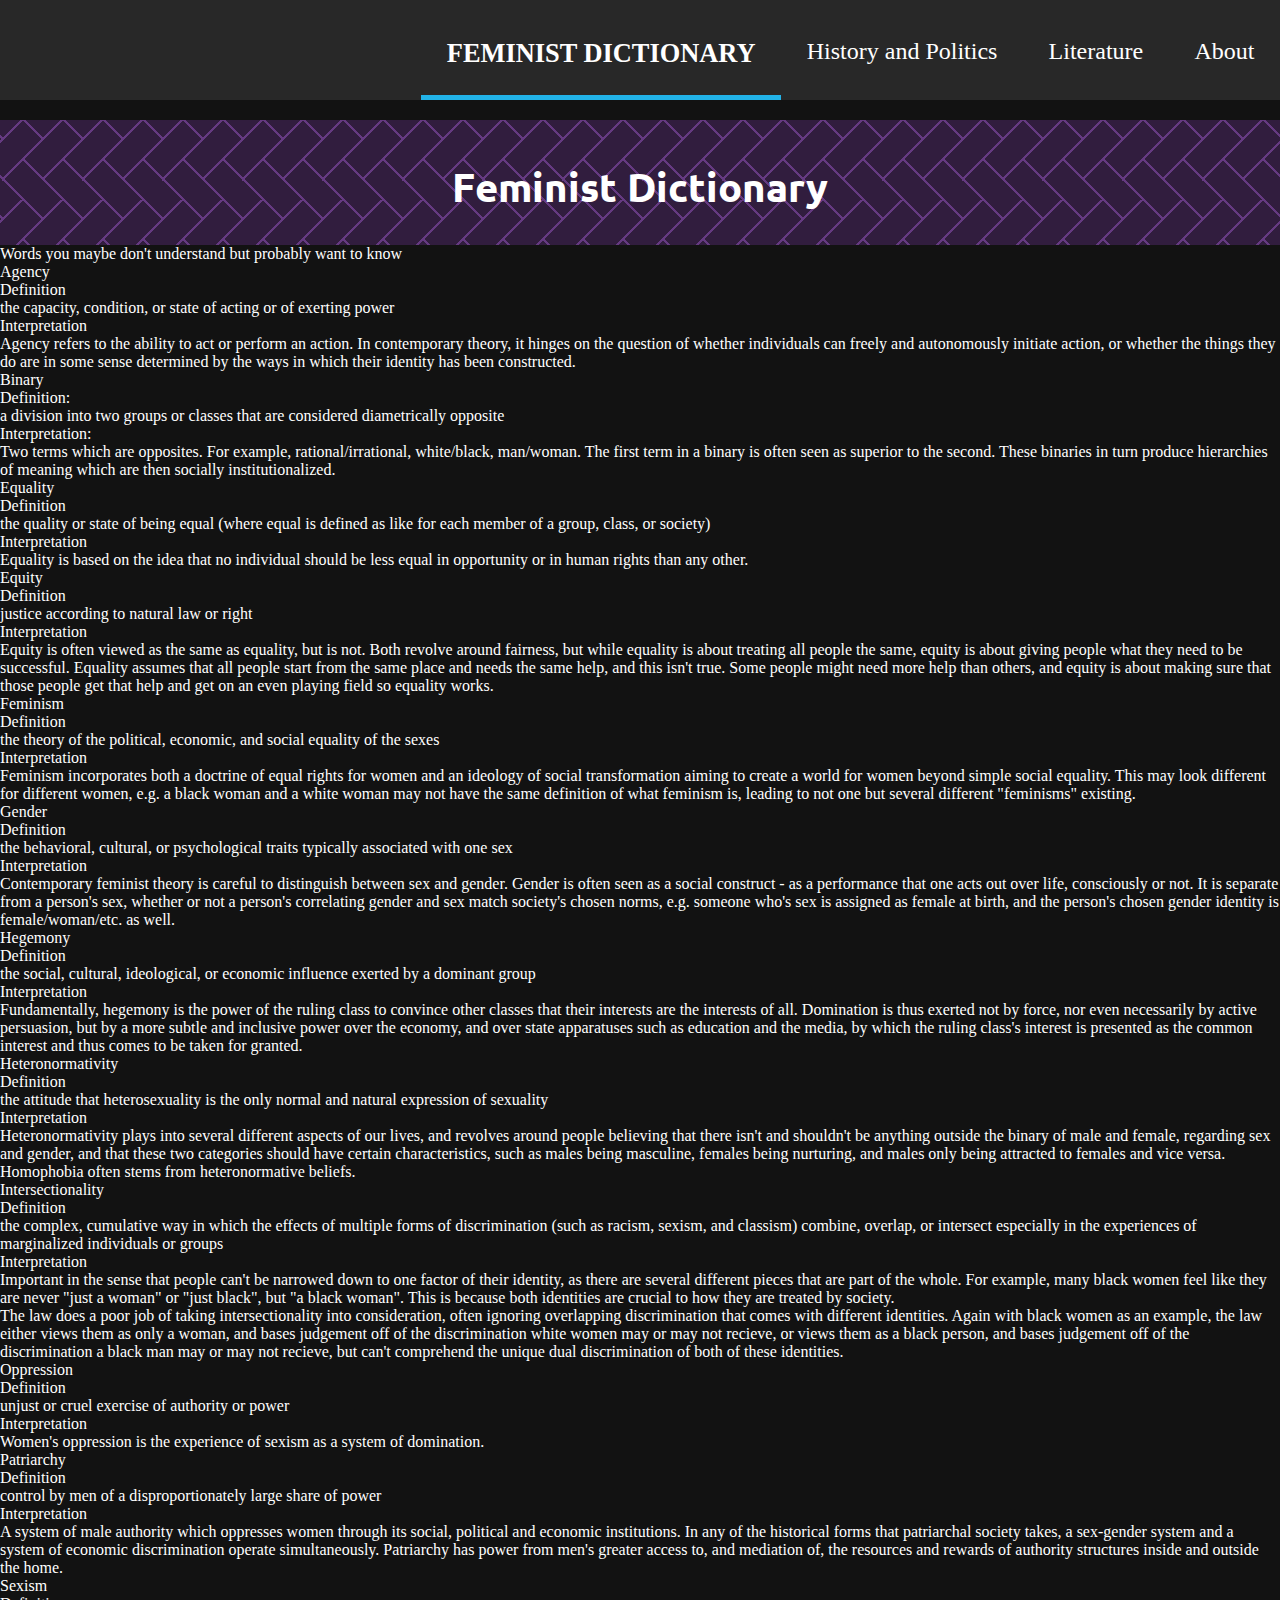
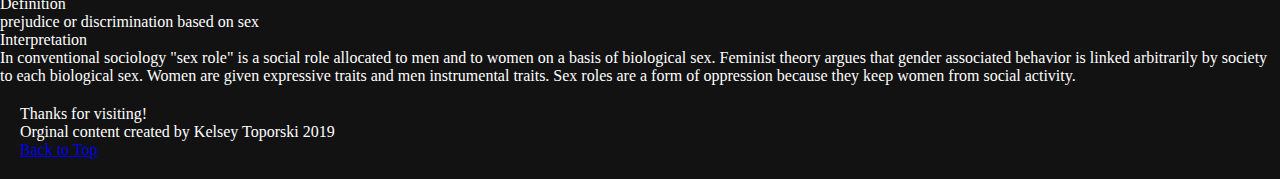
==== femdict.html @ 5bbd9b5e "rearrange html code and adjust the grid css" ====
<!DOCTYPE html>
<html lang="en">
<head>
  <meta charset="UTF-8">

  <meta name="viewport" content="width=device-width, initial-scale=1.0">

  <!-- connects to the stylesheets -->
  <link rel="stylesheet" href="css/reset.css">
  <link rel="stylesheet" href="css/style.css">

  <!-- connect to a Google font -->  
  <link rel="stylesheet" href="https://fonts.googleapis.com/css2?family=Ubuntu">

  <!-- connect to a Font Aweseom font -->
  <!-- connect to a favicon -->

  <title>Women's Web - Dictionary</title>
</head>

<body>
  <a class="skip" href="#main">Skip to Main Content</a>
  <header>
    <nav>
        <ul>
          <li><a href="index.html">About</a></li>
          <li><a href="literature.html">Literature</a></li>
          <li><a href="history.html">History and Politics</a></li>
          <li><a class = "current" href="femdict.html">Feminist Dictionary</a></li>
        </ul>
    </nav>
      <!-- definitions from meriam webster -->
      <!-- interpretations from
            The Dictionary of Feminist Theory - Maggie Humm,
            Key Concepts In Post-Colonial Studies - Ashcroft, Bill, Gareth Griffiths, and Helen Tiffin,
            or myself -->
      <!-- interpretation of equity from https://everydayfeminism.com/2014/09/equality-is-not-enough/ -->

      <div class=bgimg>
    <h1>Feminist Dictionary</h1>

  </header>

  <main>
  
    <div>
      Words you maybe don't understand but probably want to know
    </div>
      <!-- definitions from meriam webster -->
      <!-- interpretations from
            The Dictionary of Feminist Theory - Maggie Humm,
            Key Concepts In Post-Colonial Studies - Ashcroft, Bill, Gareth Griffiths, and Helen Tiffin,
            or myself -->
      <!-- interpretation of equity from https://everydayfeminism.com/2014/09/equality-is-not-enough/ -->

      <dl>
        <dt>Agency</dt>
        <dd>Definition
          <p>
            the capacity, condition, or state of acting or of exerting power
          </p>
        <dd>Interpretation
          <p>
            Agency refers to the ability to act or perform an action. In contemporary theory, it hinges on the question of whether individuals can freely and autonomously initiate action, or whether the things they do are in some sense determined by the ways in which their identity has been constructed.
          </p>

        
        <dt>Binary</dt>
        <dd>Definition:
          <p>
            a division into two groups or classes that are considered diametrically opposite
          </p>
        </dd>
        <dd>Interpretation:
          <p>
            Two terms which are opposites. For example, rational/irrational, white/black, man/woman. The first term in a binary is often seen as superior to the second. These binaries in turn produce hierarchies of meaning which are then socially institutionalized.
          </p>
        </dd>
        
          
        <dt>Equality</dt>
        <dd>Definition
          <p>
            the quality or state of being equal (where equal is defined as like for each member of a group, class, or society)
          </p>
        </dd>
        <dd>Interpretation
          <p>
            Equality is based on the idea that no individual should be less equal in opportunity or in human rights than any other.
          </p>
        </dd>
        
          
        <dt>Equity</dt>
        <dd>Definition
          <p>
            justice according to natural law or right
          </p>
        </dd>
        <dd>Interpretation
          <p>
            Equity is often viewed as the same as equality, but is not. Both revolve around fairness, but while equality is about treating all people the same, equity is about giving people what they need to be successful. Equality assumes that all people start from the same place and needs the same help, and this isn't true. Some people might need more help than others, and equity is about making sure that those people get that help and get on an even playing field so equality works.
          </p>
        </dd>
        
          
        <dt>Feminism</dt>
        <dd>Definition
          <p>
            the theory of the political, economic, and social equality of the sexes
          </p>
        </dd>
        <dd>Interpretation
          <p>
            Feminism incorporates both a doctrine of equal rights for women and an ideology of social transformation aiming to create a world for women beyond simple social equality. This may look different for different women, e.g. a black woman and a white woman may not have the same definition of what feminism is, leading to not one but several different "feminisms" existing.
          </p>
        </dd>
       
          
        <dt>Gender</dt>
        <dd>Definition
          <p>
            the behavioral, cultural, or psychological traits typically associated with one sex
          </p>
        </dd>
        <dd>Interpretation
          <p>
            Contemporary feminist theory is careful to distinguish between sex and gender. Gender is often seen as a social construct - as a performance that one acts out over life, consciously or not. It is separate from a person's sex, whether or not a person's correlating gender and sex match society's chosen norms, e.g. someone who's sex is assigned as female at birth, and the person's chosen gender identity is female/woman/etc. as well.
          </p>
        </dd>
        
          
        <dt>Hegemony</dt>
        <dd>Definition
          <p>
            the social, cultural, ideological, or economic influence exerted by a dominant group
          </p>
        </dd>
        <dd>Interpretation
          <p>
            Fundamentally, hegemony is the power of the ruling class to convince other classes that their interests are the interests of all.  Domination is thus exerted not by force, nor even necessarily by active persuasion, but by a more subtle and inclusive power over the economy, and over state apparatuses such as education and the media, by which the ruling class's interest is presented as the common interest and thus comes to be taken for granted.
          </p>
        </dd>
       
          
        <dt>Heteronormativity</dt>
        <dd>Definition
          <p>
            the attitude that heterosexuality is the only normal and natural expression of sexuality
          </p>
        </dd>
        <dd>Interpretation
          <p>
            Heteronormativity plays into several different aspects of our lives, and revolves around people believing that there isn't and shouldn't be anything outside the binary of male and female, regarding sex and gender, and that these two categories should have certain characteristics, such as males being masculine, females being nurturing, and males only being attracted to females and vice versa. Homophobia often stems from heteronormative beliefs.
          </p>
        </dd>
        
          
        <dt>Intersectionality</dt>
        <dd>Definition
          <p>
            the complex, cumulative way in which the effects of multiple forms of discrimination (such as racism, sexism, and classism) combine, overlap, or intersect especially in the experiences of marginalized individuals or groups
          </p>
        </dd>
        <dd>Interpretation
          <p>
            Important in the sense that people can't be narrowed down to one factor of their identity, as there are several different pieces that are part of the whole. For example, many black women feel like they are never "just a woman" or "just black", but "a black woman". This is because both identities are crucial to how they are treated by society.
          </p>
          <p>
            The law does a poor job of taking intersectionality into consideration, often ignoring overlapping discrimination that comes with different identities. Again with black women as an example, the law either views them as only a woman, and bases judgement off of the discrimination white women may or may not recieve, or views them as a black person, and bases judgement off of the discrimination a black man may or may not recieve, but can't comprehend the unique dual discrimination of both of these identities.
          </p>
        </dd>
           
          
        <dt>Oppression</dt>
        <dd>Definition
          <p>
            unjust or cruel exercise of authority or power
          </p>
        </dd>
        <dd>Interpretation
          <p>
            Women's oppression is the experience of sexism as a system of domination.
          </p>
        </dd>
       
          
        <dt>Patriarchy</dt>
        <dd>Definition
          <p>
            control by men of a disproportionately large share of power
          </p>
        </dd>
        <dd>Interpretation
          <p>
            A system of male authority which oppresses women through its social, political and economic institutions. In any of the historical forms that patriarchal society takes, a sex-gender system and a system of economic discrimination operate simultaneously. Patriarchy has power from men's greater access to, and mediation of, the resources and rewards of authority structures inside and outside the home.
          </p>
        </dd>
             
          
        <dt>Sexism</dt>
        <dd>Definition
          <p>
            prejudice or discrimination based on sex
          </p>
        </dd>
        <dd>Interpretation
          <p>
            In conventional sociology "sex role" is a social role allocated to men and to women on a basis of biological sex. Feminist theory argues that gender associated behavior is linked arbitrarily by society to each biological sex. Women are given expressive traits and men instrumental traits. Sex roles are a form of oppression because they keep women from social activity.
          </p>
        </dd>
      </dl>

    </main>

    <footer>
      <p class="thanks">
        Thanks for visiting! <i class="far fa-grin"></i>
      </p>
      <p>Orginal content created by Kelsey Toporski 2019</p>

      <a href="#top" class="tops">Back to Top</a>
    </footer>

</body>
</html>
---- css/style.css ----
body{
    background-color: #121212;
    color: #ffffff;
}

h1{
    color: #ffffff;
    font-family: "ubuntu", monospace;
    font-size: 2.5em;
    padding-bottom: 2.5%;
    padding-top: 40px;
    text-align: center;
    font-weight: bold;
}

h2{
    font-weight: bold;
    font-size: 1.5em;
}

h3{
    font-weight: bold;
    font-size: 1.25em;
    /* margin: 5px; */
}

a.skip{
    background: white;
    padding: 6px;
    -webkit-transition: top 1s ease-out;
    transition: left 1s ease-out;
    z-index: 1;
    position: absolute;
    top: -200px;
    left: -400px;
}

nav a:focus{
    text-decoration: overline yellow 10px;
    outline: none;
}

nav a.current{
    text-transform: uppercase;
    border-bottom: 5px solid #22b3e8;
    font-weight: bold;
    font-size: 1.1em;
}

nav{
    background-color: #282828;
    font-size: 1.5em;
    margin-bottom: 20px;
    width:100%;
    overflow: auto;
    z-index: 999;
    padding-top: 1%;
    font-weight: lighter;
}

/* nav ul li{
    display: inline;
    margin: 10px 10px 10px 10px;
    padding: 10px 10px 10px 10px;
    font-size: 1.5em;
    color: white;
    font-weight: 700;
} */

nav a:link, a:visited {
    color: white;
}

nav a {
    box-shadow: inset 0 0 0 0 #54b3d6;
    transition: color .5s ease-in-out, box-shadow .5s ease-in-out;
    float: right;
    display: block;
    text-align: center;
    padding: 2%;
    text-decoration: none;
    font-size: 0.7vm;
}

nav a:hover {
    color: #000000;
    box-shadow: inset 500px 0 0 30px #ffffff;
    background-color: #ffffff;
    border-radius: 5px;
}

.nav-link{
    color: white;
    text-decoration: none;
}

.bgimg{
    background-image: url("../images/background_pic.gif");
}

.banner{
    width: 100%;
    padding: 0px;
    margin-top: -1.5%;
}

img{
    display: block;
    position: relative;
    width: 100%;
    padding: 20px;
    max-height: 500px;
}

.introGrid{
    display: grid;
    border-radius: 20px;
    justify-content: center;
    margin-top: 1%;
    color: white;
}

.introGrid div{
    /* display: flex; */
    background-color: #383838;
    margin-bottom: 1%;
    padding-top: 10px;
    padding-left: 15px;
    padding-right: 15px;
    padding-bottom: 20px;
}

.introText{
    display: grid;
    align-items: center;
    justify-content: center;
    /* grid-template-columns: 1fr; */
    position: relative;
    margin: auto;
    padding-left: 40%;
    padding-right: 30%;
    padding-top: 2%;
    padding-bottom: 2%;
    position: relative;
}

.introImg{
    width: auto;
    /* have the image move to the right side of the text in the dic */
    align-items: flex-end;
    
}

.grid div:nth-of-type(3n+1) img{
    /* Set box shadow */
    /* border:10px groove rgb(255, 0, 0); */
}

.grid{
    /*Set width, margin, border properties, background color, and grid properties */
    width: 90%;
    margin: auto;
    border-radius: 25px;
    display: grid;
    grid-column-gap: 5%;
    row-gap: 0.5%;
}

.grid div{
    /* Set border properties, padding, and background color */
    /* border: 2px solid #000000; */
    border-radius: 10px;
    background-color: white;
    color: black;
    /* display: grid; */
    /* display:flex;
    justify-content: center;
    align-items: center; */
    /* display: grid;
    grid-template-columns: repeat(2, 2fr); */
}

.grid img{
    /* Set width, margin, and display */
    max-width: 60%;
    width: auto;
    margin: auto;
    display: block;
    /* grid-column: 1 / -1; */
    max-height: 500px;
    position: relative;
    /* grid-row: 1 / -1; */
}

.grid div:nth-of-type(2n+1) img{
    /* Set box shadow */
    margin-left: 2%;
}

.grid div:nth-of-type(2n) img{
    /* Set box shadow */
    margin-right: 2%;
}

.text{
    display: grid;
    align-items: center;
    justify-content: center;
    grid-template-columns: 1fr;
    position: relative;
    margin-right: 3%;
    padding-top: 3%;
    padding-bottom: 3%;
    align-items: flex-start;
    position: relative;
    /* grid-row: 1; */
    /* grid-column: 2; */
    /* text-align: right; */
}

.text p{
    /* margin-bottom: 3%; */
}

.container{
    display: flex;
    /* grid-template-columns: 1fr 1fr; */
}

footer{
    margin: 20px;
}

@media screen and (min-width: 800px){
    
}
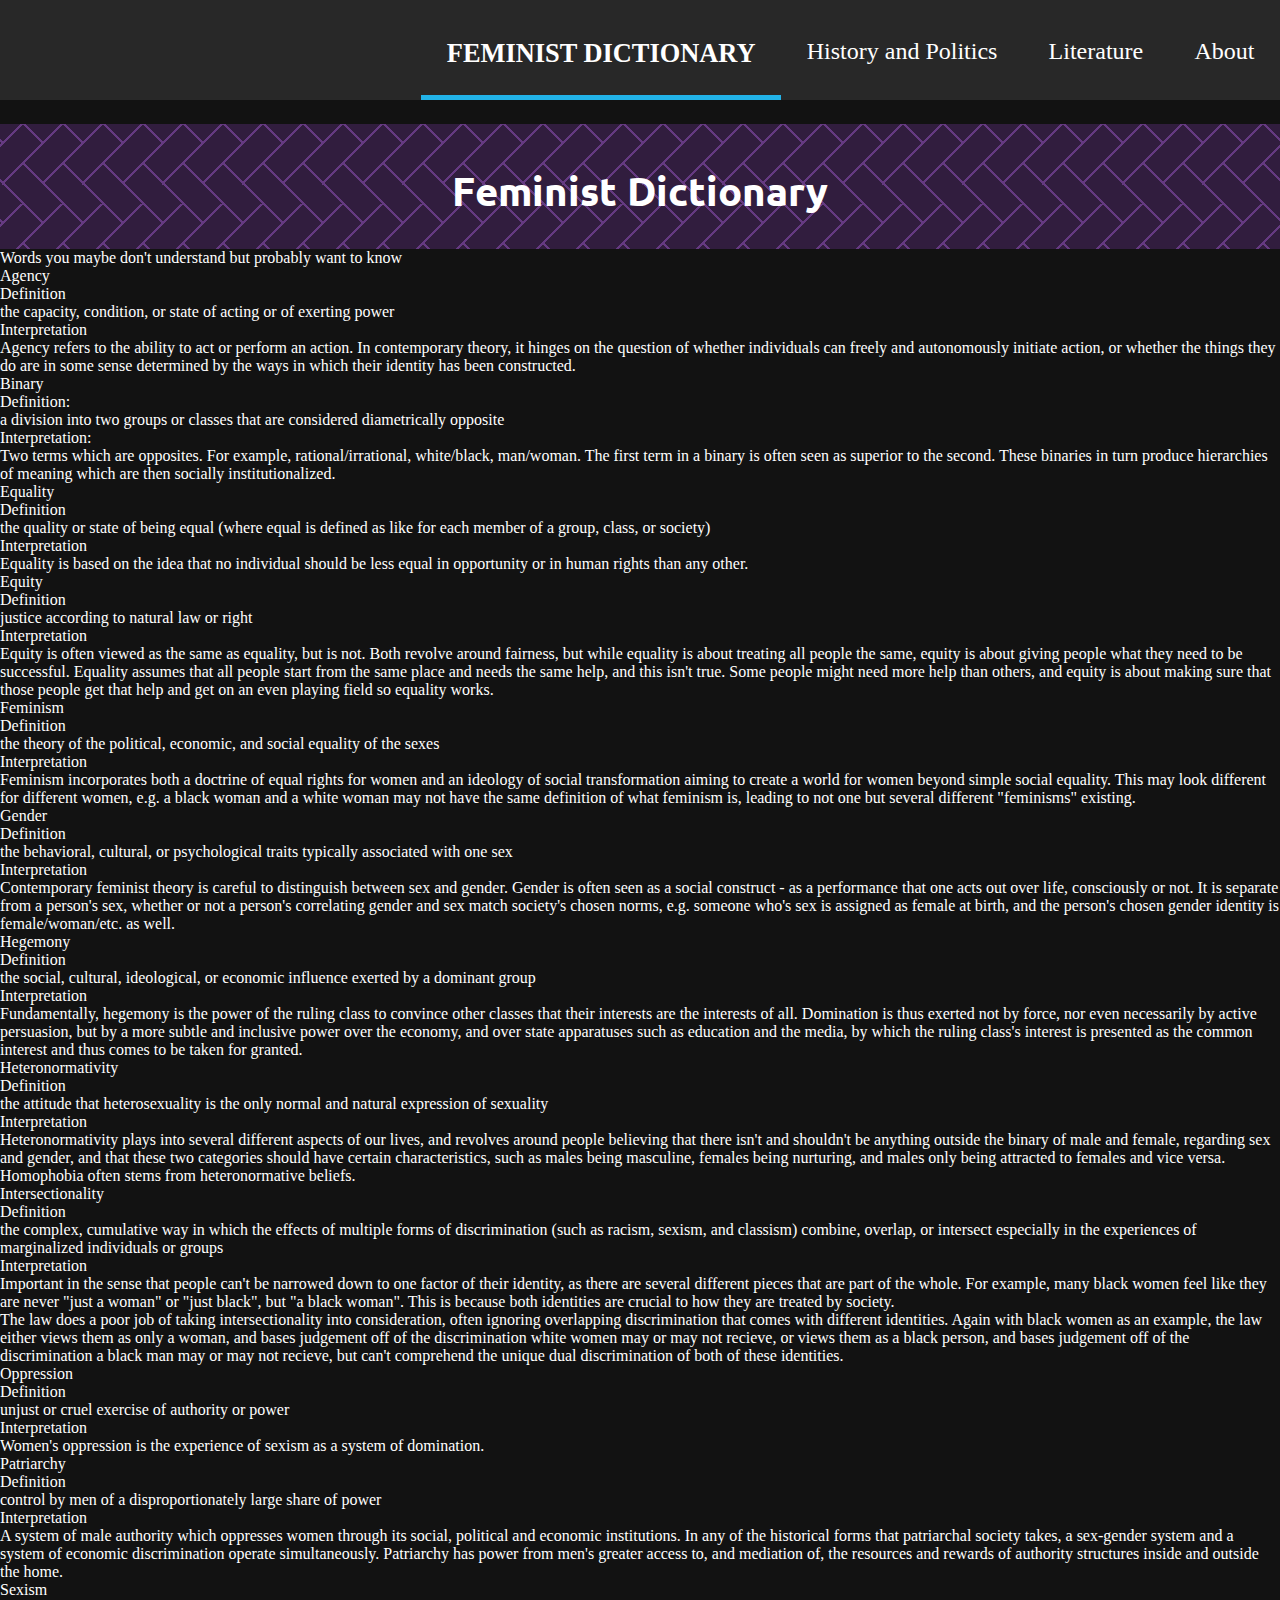
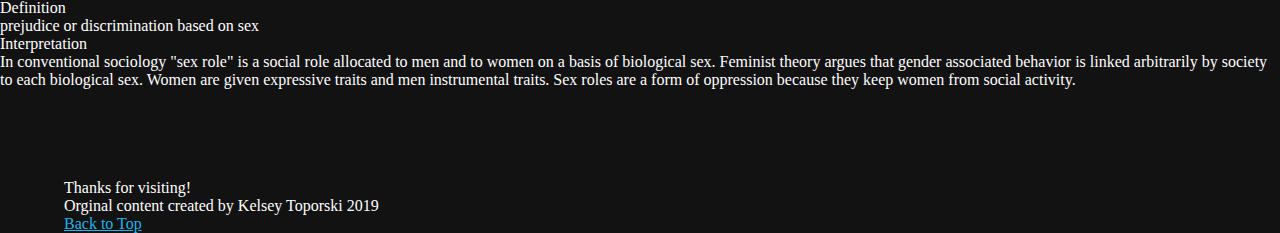
==== commit 48947aaf: "add embedded youtube video and adjust css style" ====
--- a/femdict.html
+++ b/femdict.html
@@ -37,11 +37,12 @@
       <!-- interpretation of equity from https://everydayfeminism.com/2014/09/equality-is-not-enough/ -->
 
       <div class=bgimg>
-    <h1>Feminist Dictionary</h1>
+      <h1 class="animation">Feminist Dictionary</h1>
+      </div>
 
   </header>
 
-  <main>
+  <main id="main">
   
     <div>
       Words you maybe don't understand but probably want to know
@@ -219,7 +220,7 @@
       </p>
       <p>Orginal content created by Kelsey Toporski 2019</p>
 
-      <a href="#top" class="tops">Back to Top</a>
+      <a href="#main" class="tops">Back to Top</a>
     </footer>
 
 </body>
--- a/css/style.css
+++ b/css/style.css
@@ -1,6 +1,10 @@
 body{
     background-color: #121212;
     color: #ffffff;
+}
+
+.animation:hover{
+    animation: rotate 2s ease-in-out;
 }
 
 h1{
@@ -13,6 +17,19 @@
     font-weight: bold;
 }
 
+@keyframes rotate {
+    0% {
+      transform: rotate(0deg);
+    }
+    50% {
+      transform: rotate(180deg);
+    }
+    100% {
+      transform: rotate(360deg);
+    }
+}
+
+
 h2{
     font-weight: bold;
     font-size: 1.5em;
@@ -26,6 +43,7 @@
 
 a.skip{
     background: white;
+    color: #000000;
     padding: 6px;
     -webkit-transition: top 1s ease-out;
     transition: left 1s ease-out;
@@ -44,18 +62,37 @@
     text-transform: uppercase;
     border-bottom: 5px solid #22b3e8;
     font-weight: bold;
-    font-size: 1.1em;
+    font-size: 1.5em;
+}
+
+.bellHooks{
+    color: darkblue;
+    font-family: "ubuntu", monospace;
+    font-size: 1.5em;
+    font-weight: bold;
+    text-align: center;
+    padding-top: 2.5%;
+}
+
+.bellHooks:hover{
+    font-style: oblique;
+    text-decoration: underline;
+}
+
+a {
+    color: #22b3e8;
 }
 
 nav{
-    background-color: #282828;
-    font-size: 1.5em;
+    /* background-color: #282828; */
+    /* font-size: 1.5em; */
     margin-bottom: 20px;
     width:100%;
     overflow: auto;
     z-index: 999;
     padding-top: 1%;
     font-weight: lighter;
+    width: 100%;
 }
 
 /* nav ul li{
@@ -74,13 +111,14 @@
 nav a {
     box-shadow: inset 0 0 0 0 #54b3d6;
     transition: color .5s ease-in-out, box-shadow .5s ease-in-out;
-    float: right;
+    float: none;
     display: block;
     text-align: center;
     padding: 2%;
     text-decoration: none;
     font-size: 0.7vm;
 }
+
 
 nav a:hover {
     color: #000000;
@@ -158,12 +196,13 @@
 
 .grid{
     /*Set width, margin, border properties, background color, and grid properties */
+    display: grid;
     width: 90%;
     margin: auto;
     border-radius: 25px;
-    display: grid;
     grid-column-gap: 5%;
     row-gap: 0.5%;
+    margin-bottom: 40%;
 }
 
 .grid div{
@@ -182,24 +221,12 @@
 
 .grid img{
     /* Set width, margin, and display */
+    display: block;
     max-width: 60%;
     width: auto;
     margin: auto;
-    display: block;
-    /* grid-column: 1 / -1; */
     max-height: 500px;
     position: relative;
-    /* grid-row: 1 / -1; */
-}
-
-.grid div:nth-of-type(2n+1) img{
-    /* Set box shadow */
-    margin-left: 2%;
-}
-
-.grid div:nth-of-type(2n) img{
-    /* Set box shadow */
-    margin-right: 2%;
 }
 
 .text{
@@ -228,9 +255,80 @@
 }
 
 footer{
-    margin: 20px;
-}
+    /* display: flex; */
+    /* padding-top: 50%; */
+    padding-left: 5%;
+    padding-top: 7%;
+}
+
+.modal {
+    display: none; /* Hidden by default */
+    position: fixed; /* Stay in place */
+    z-index: 1; /* Sit on top */
+    left: 0;
+    top: 0;
+    width: 100%; /* Full width */
+    height: 100%; /* Full height */
+    overflow: auto; /* Enable scroll if needed */
+    background-color: rgba(0, 0, 0, 0.4); /* Black w/ opacity */
+  }
+  
+  .modal-content {
+    background-color: #fefefe;
+    margin: 15% auto;
+    padding: 20px;
+    border: 1px solid #888;
+    width: 85%; 
+  }
+  
+  .close {
+    color: black;
+    float: right;
+    font-size: 28px;
+    font-weight: bold;
+  }
+  
+  .close:hover,
+  .close:focus {
+    color: black;
+    text-decoration: none;
+    cursor: pointer;
+  }
 
 @media screen and (min-width: 800px){
-    
+    nav{
+        background-color: #282828;
+        font-size: 1.5em;
+        margin-bottom: 20px;
+        width:100%;
+        overflow: auto;
+        z-index: 999;
+        padding-top: 1%;
+        font-weight: lighter;
+        display: inline-block;
+    }
+
+    nav a {
+        box-shadow: inset 0 0 0 0 #54b3d6;
+        transition: color .5s ease-in-out, box-shadow .5s ease-in-out;
+        float: right;
+        display: block;
+        text-align: center;
+        padding: 2%;
+        text-decoration: none;
+        font-size: 0.7vm;
+    }
+
+    nav a.current{
+        text-transform: uppercase;
+        border-bottom: 5px solid #22b3e8;
+        font-weight: bold;
+        font-size: 1.1em;
+    }
+}
+
+@media (prefers-reduced-motion: reduce) {
+    .animation {
+      animation: none !important;
+    }
 }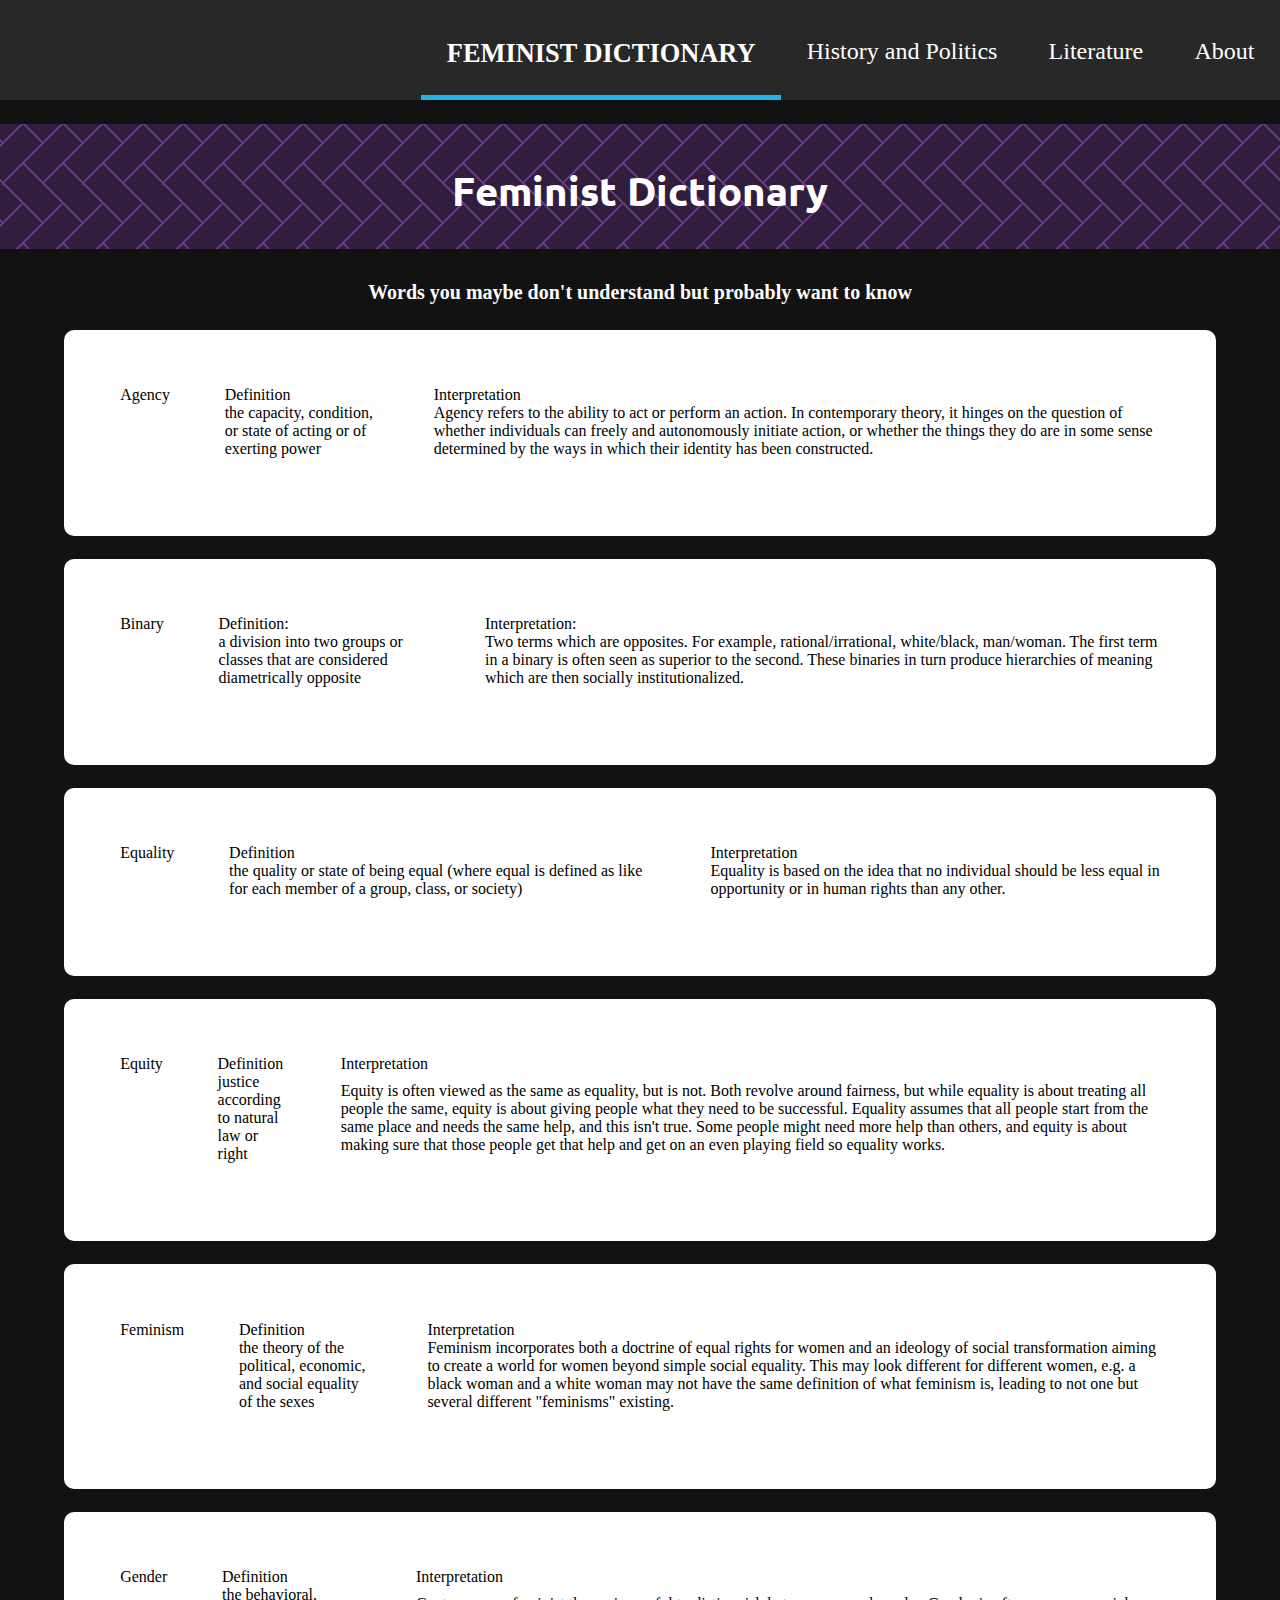
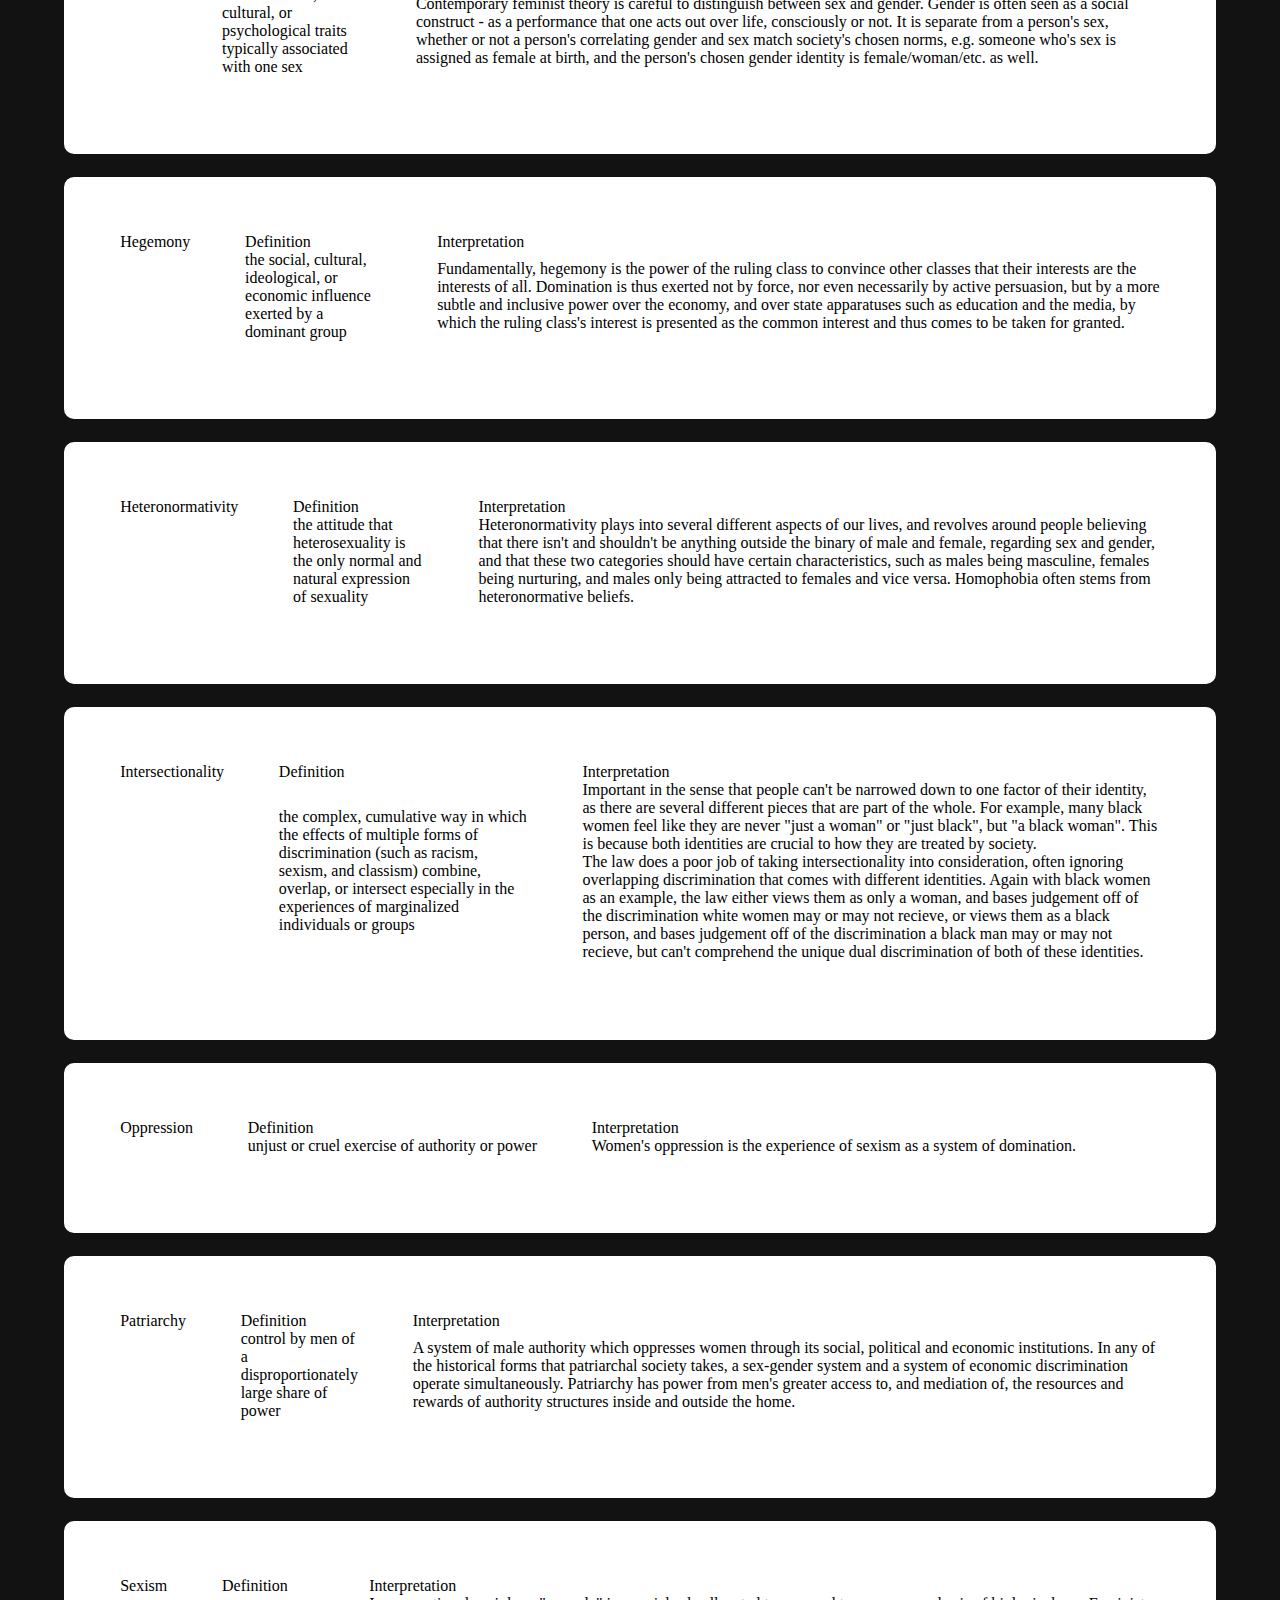
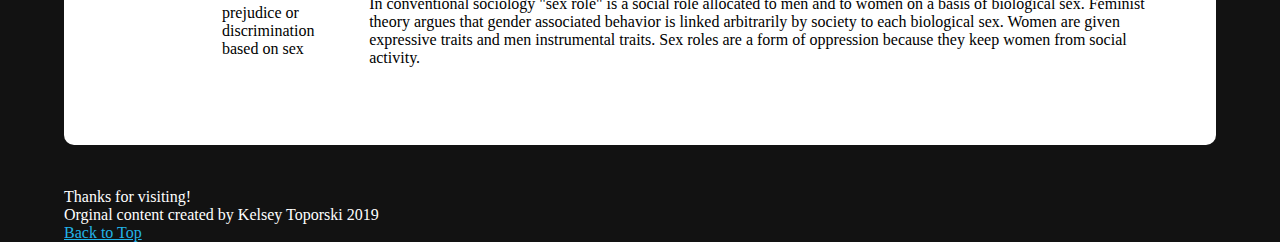
==== commit 230a733c: "add tablet view, update fem dict and about page" ====
--- a/femdict.html
+++ b/femdict.html
@@ -43,9 +43,8 @@
   </header>
 
   <main id="main">
-  
-    <div>
-      Words you maybe don't understand but probably want to know
+    <div id="dictIntro">
+    <h3>Words you maybe don't understand but probably want to know</h3>
     </div>
       <!-- definitions from meriam webster -->
       <!-- interpretations from
@@ -55,161 +54,178 @@
       <!-- interpretation of equity from https://everydayfeminism.com/2014/09/equality-is-not-enough/ -->
 
       <dl>
-        <dt>Agency</dt>
-        <dd>Definition
-          <p>
-            the capacity, condition, or state of acting or of exerting power
-          </p>
-        <dd>Interpretation
-          <p>
-            Agency refers to the ability to act or perform an action. In contemporary theory, it hinges on the question of whether individuals can freely and autonomously initiate action, or whether the things they do are in some sense determined by the ways in which their identity has been constructed.
-          </p>
-
-        
-        <dt>Binary</dt>
-        <dd>Definition:
-          <p>
-            a division into two groups or classes that are considered diametrically opposite
-          </p>
-        </dd>
-        <dd>Interpretation:
-          <p>
-            Two terms which are opposites. For example, rational/irrational, white/black, man/woman. The first term in a binary is often seen as superior to the second. These binaries in turn produce hierarchies of meaning which are then socially institutionalized.
-          </p>
-        </dd>
-        
-          
-        <dt>Equality</dt>
-        <dd>Definition
-          <p>
-            the quality or state of being equal (where equal is defined as like for each member of a group, class, or society)
-          </p>
-        </dd>
-        <dd>Interpretation
-          <p>
-            Equality is based on the idea that no individual should be less equal in opportunity or in human rights than any other.
-          </p>
-        </dd>
-        
-          
-        <dt>Equity</dt>
-        <dd>Definition
-          <p>
-            justice according to natural law or right
-          </p>
-        </dd>
-        <dd>Interpretation
-          <p>
-            Equity is often viewed as the same as equality, but is not. Both revolve around fairness, but while equality is about treating all people the same, equity is about giving people what they need to be successful. Equality assumes that all people start from the same place and needs the same help, and this isn't true. Some people might need more help than others, and equity is about making sure that those people get that help and get on an even playing field so equality works.
-          </p>
-        </dd>
-        
-          
-        <dt>Feminism</dt>
-        <dd>Definition
-          <p>
-            the theory of the political, economic, and social equality of the sexes
-          </p>
-        </dd>
-        <dd>Interpretation
-          <p>
-            Feminism incorporates both a doctrine of equal rights for women and an ideology of social transformation aiming to create a world for women beyond simple social equality. This may look different for different women, e.g. a black woman and a white woman may not have the same definition of what feminism is, leading to not one but several different "feminisms" existing.
-          </p>
-        </dd>
+        <div class="container">
+          <dt>Agency</dt>
+          <dd>Definition
+            <p>
+              the capacity, condition, or state of acting or of exerting power
+            </p>
+          </dd>
+          <dd>Interpretation
+            <p>
+              Agency refers to the ability to act or perform an action. In contemporary theory, it hinges on the question of whether individuals can freely and autonomously initiate action, or whether the things they do are in some sense determined by the ways in which their identity has been constructed.
+            </p>
+          </dd>
+        </div>
+
+        <div class="container">
+          <dt>Binary</dt>
+          <dd>Definition:
+            <p>
+              a division into two groups or classes that are considered diametrically opposite
+            </p>
+          </dd>
+          <dd>Interpretation:
+            <p>
+              Two terms which are opposites. For example, rational/irrational, white/black, man/woman. The first term in a binary is often seen as superior to the second. These binaries in turn produce hierarchies of meaning which are then socially institutionalized.
+            </p>
+          </dd>
+        </div>
+        
+        <div class="container">
+          <dt>Equality</dt>
+          <dd>Definition
+            <p>
+              the quality or state of being equal (where equal is defined as like for each member of a group, class, or society)
+            </p>
+          </dd>
+          <dd>Interpretation
+            <p>
+              Equality is based on the idea that no individual should be less equal in opportunity or in human rights than any other.
+            </p>
+          </dd>
+        </div>
+        
+        <div class="container">
+          <dt>Equity</dt>
+          <dd>Definition
+            <p>
+              justice according to natural law or right
+            </p>
+          </dd>
+          <dd>Interpretation
+            <p>
+              Equity is often viewed as the same as equality, but is not. Both revolve around fairness, but while equality is about treating all people the same, equity is about giving people what they need to be successful. Equality assumes that all people start from the same place and needs the same help, and this isn't true. Some people might need more help than others, and equity is about making sure that those people get that help and get on an even playing field so equality works.
+            </p>
+          </dd>
+        </div>
+        
+        <div class="container">
+          <dt>Feminism</dt>
+          <dd>Definition
+            <p>
+              the theory of the political, economic, and social equality of the sexes
+            </p>
+          </dd>
+          <dd>Interpretation
+            <p>
+              Feminism incorporates both a doctrine of equal rights for women and an ideology of social transformation aiming to create a world for women beyond simple social equality. This may look different for different women, e.g. a black woman and a white woman may not have the same definition of what feminism is, leading to not one but several different "feminisms" existing.
+            </p>
+          </dd>
+        </div>
        
-          
-        <dt>Gender</dt>
-        <dd>Definition
-          <p>
-            the behavioral, cultural, or psychological traits typically associated with one sex
-          </p>
-        </dd>
-        <dd>Interpretation
-          <p>
-            Contemporary feminist theory is careful to distinguish between sex and gender. Gender is often seen as a social construct - as a performance that one acts out over life, consciously or not. It is separate from a person's sex, whether or not a person's correlating gender and sex match society's chosen norms, e.g. someone who's sex is assigned as female at birth, and the person's chosen gender identity is female/woman/etc. as well.
-          </p>
-        </dd>
-        
-          
-        <dt>Hegemony</dt>
-        <dd>Definition
-          <p>
-            the social, cultural, ideological, or economic influence exerted by a dominant group
-          </p>
-        </dd>
-        <dd>Interpretation
-          <p>
-            Fundamentally, hegemony is the power of the ruling class to convince other classes that their interests are the interests of all.  Domination is thus exerted not by force, nor even necessarily by active persuasion, but by a more subtle and inclusive power over the economy, and over state apparatuses such as education and the media, by which the ruling class's interest is presented as the common interest and thus comes to be taken for granted.
-          </p>
-        </dd>
+        <div class="container">
+          <dt>Gender</dt>
+          <dd>Definition
+            <p>
+              the behavioral, cultural, or psychological traits typically associated with one sex
+            </p>
+          </dd>
+          <dd>Interpretation
+            <p>
+              Contemporary feminist theory is careful to distinguish between sex and gender. Gender is often seen as a social construct - as a performance that one acts out over life, consciously or not. It is separate from a person's sex, whether or not a person's correlating gender and sex match society's chosen norms, e.g. someone who's sex is assigned as female at birth, and the person's chosen gender identity is female/woman/etc. as well.
+            </p>
+          </dd>
+        </div>
+        
+        <div class="container">
+          <dt>Hegemony</dt>
+          <dd>Definition
+            <p>
+              the social, cultural, ideological, or economic influence exerted by a dominant group
+            </p>
+          </dd>
+          <dd>Interpretation
+            <p>
+              Fundamentally, hegemony is the power of the ruling class to convince other classes that their interests are the interests of all.  Domination is thus exerted not by force, nor even necessarily by active persuasion, but by a more subtle and inclusive power over the economy, and over state apparatuses such as education and the media, by which the ruling class's interest is presented as the common interest and thus comes to be taken for granted.
+            </p>
+          </dd>
+        </div>
        
-          
-        <dt>Heteronormativity</dt>
-        <dd>Definition
-          <p>
-            the attitude that heterosexuality is the only normal and natural expression of sexuality
-          </p>
-        </dd>
-        <dd>Interpretation
-          <p>
-            Heteronormativity plays into several different aspects of our lives, and revolves around people believing that there isn't and shouldn't be anything outside the binary of male and female, regarding sex and gender, and that these two categories should have certain characteristics, such as males being masculine, females being nurturing, and males only being attracted to females and vice versa. Homophobia often stems from heteronormative beliefs.
-          </p>
-        </dd>
-        
-          
-        <dt>Intersectionality</dt>
-        <dd>Definition
-          <p>
-            the complex, cumulative way in which the effects of multiple forms of discrimination (such as racism, sexism, and classism) combine, overlap, or intersect especially in the experiences of marginalized individuals or groups
-          </p>
-        </dd>
-        <dd>Interpretation
-          <p>
-            Important in the sense that people can't be narrowed down to one factor of their identity, as there are several different pieces that are part of the whole. For example, many black women feel like they are never "just a woman" or "just black", but "a black woman". This is because both identities are crucial to how they are treated by society.
-          </p>
-          <p>
-            The law does a poor job of taking intersectionality into consideration, often ignoring overlapping discrimination that comes with different identities. Again with black women as an example, the law either views them as only a woman, and bases judgement off of the discrimination white women may or may not recieve, or views them as a black person, and bases judgement off of the discrimination a black man may or may not recieve, but can't comprehend the unique dual discrimination of both of these identities.
-          </p>
-        </dd>
+        <div class="container">
+          <dt>Heteronormativity</dt>
+          <dd>Definition
+            <p>
+              the attitude that heterosexuality is the only normal and natural expression of sexuality
+            </p>
+          </dd>
+          <dd>Interpretation
+            <p>
+              Heteronormativity plays into several different aspects of our lives, and revolves around people believing that there isn't and shouldn't be anything outside the binary of male and female, regarding sex and gender, and that these two categories should have certain characteristics, such as males being masculine, females being nurturing, and males only being attracted to females and vice versa. Homophobia often stems from heteronormative beliefs.
+            </p>
+          </dd>
+        </div>
+        
+        <div class="container">
+          <dt>Intersectionality</dt>
+          <dd>Definition
+            <p>
+              the complex, cumulative way in which the effects of multiple forms of discrimination (such as racism, sexism, and classism) combine, overlap, or intersect especially in the experiences of marginalized individuals or groups
+            </p>
+          </dd>
+          <dd>Interpretation
+            <p>
+              Important in the sense that people can't be narrowed down to one factor of their identity, as there are several different pieces that are part of the whole. For example, many black women feel like they are never "just a woman" or "just black", but "a black woman". This is because both identities are crucial to how they are treated by society.
+            </p>
+            <p>
+              The law does a poor job of taking intersectionality into consideration, often ignoring overlapping discrimination that comes with different identities. Again with black women as an example, the law either views them as only a woman, and bases judgement off of the discrimination white women may or may not recieve, or views them as a black person, and bases judgement off of the discrimination a black man may or may not recieve, but can't comprehend the unique dual discrimination of both of these identities.
+            </p>
+          </dd>
+        </div>
            
-          
-        <dt>Oppression</dt>
-        <dd>Definition
-          <p>
-            unjust or cruel exercise of authority or power
-          </p>
-        </dd>
-        <dd>Interpretation
-          <p>
-            Women's oppression is the experience of sexism as a system of domination.
-          </p>
-        </dd>
+
+        <div class="container">
+          <dt>Oppression</dt>
+          <dd>Definition
+            <p>
+              unjust or cruel exercise of authority or power
+            </p>
+          </dd>
+          <dd>Interpretation
+            <p>
+              Women's oppression is the experience of sexism as a system of domination.
+            </p>
+          </dd>
+        </div>
        
-          
-        <dt>Patriarchy</dt>
-        <dd>Definition
-          <p>
-            control by men of a disproportionately large share of power
-          </p>
-        </dd>
-        <dd>Interpretation
-          <p>
-            A system of male authority which oppresses women through its social, political and economic institutions. In any of the historical forms that patriarchal society takes, a sex-gender system and a system of economic discrimination operate simultaneously. Patriarchy has power from men's greater access to, and mediation of, the resources and rewards of authority structures inside and outside the home.
-          </p>
-        </dd>
+        <div class="container">
+          <dt>Patriarchy</dt>
+          <dd>Definition
+            <p>
+              control by men of a disproportionately large share of power
+            </p>
+          </dd>
+          <dd>Interpretation
+            <p>
+              A system of male authority which oppresses women through its social, political and economic institutions. In any of the historical forms that patriarchal society takes, a sex-gender system and a system of economic discrimination operate simultaneously. Patriarchy has power from men's greater access to, and mediation of, the resources and rewards of authority structures inside and outside the home.
+            </p>
+          </dd>
+        </div>
              
-          
-        <dt>Sexism</dt>
-        <dd>Definition
-          <p>
-            prejudice or discrimination based on sex
-          </p>
-        </dd>
-        <dd>Interpretation
-          <p>
-            In conventional sociology "sex role" is a social role allocated to men and to women on a basis of biological sex. Feminist theory argues that gender associated behavior is linked arbitrarily by society to each biological sex. Women are given expressive traits and men instrumental traits. Sex roles are a form of oppression because they keep women from social activity.
-          </p>
-        </dd>
+
+        <div class="container">
+          <dt>Sexism</dt>
+          <dd>Definition
+            <p>
+              prejudice or discrimination based on sex
+            </p>
+          </dd>
+          <dd>Interpretation
+            <p>
+              In conventional sociology "sex role" is a social role allocated to men and to women on a basis of biological sex. Feminist theory argues that gender associated behavior is linked arbitrarily by society to each biological sex. Women are given expressive traits and men instrumental traits. Sex roles are a form of oppression because they keep women from social activity.
+            </p>
+          </dd>
+        </div>
       </dl>
 
     </main>
--- a/css/style.css
+++ b/css/style.css
@@ -29,21 +29,23 @@
     }
 }
 
-
-h2{
+h2{ 
     font-weight: bold;
     font-size: 1.5em;
-}
-
-h3{
+    padding-bottom: 2%;
+}
+
+h3 {
     font-weight: bold;
     font-size: 1.25em;
+    padding-bottom: 1%;
+    padding-top: 2%;
     /* margin: 5px; */
 }
 
 a.skip{
-    background: white;
-    color: #000000;
+    /* background: white; */
+    /* color: #000000; */
     padding: 6px;
     -webkit-transition: top 1s ease-out;
     transition: left 1s ease-out;
@@ -51,6 +53,11 @@
     position: absolute;
     top: -200px;
     left: -400px;
+}
+
+a.skip:focus{
+    left: 0;
+    top: 20px;
 }
 
 nav a:focus{
@@ -104,7 +111,7 @@
     font-weight: 700;
 } */
 
-nav a:link, a:visited {
+nav a:link, nav a:visited {
     color: white;
 }
 
@@ -151,78 +158,73 @@
 }
 
 .introGrid{
-    display: grid;
+    /* display: grid;
     border-radius: 20px;
     justify-content: center;
     margin-top: 1%;
-    color: white;
-}
-
-.introGrid div{
-    /* display: flex; */
+    color: white; */
+    margin: auto;
+}
+
+.introContainer{
+    display: grid;
     background-color: #383838;
-    margin-bottom: 1%;
-    padding-top: 10px;
+    margin-bottom: 2%;
+    padding: 2%;
+    /* padding-top: 10px;
     padding-left: 15px;
     padding-right: 15px;
-    padding-bottom: 20px;
+    padding-bottom: 20px; */
 }
 
 .introText{
-    display: grid;
+    /* display: flex; */
     align-items: center;
     justify-content: center;
-    /* grid-template-columns: 1fr; */
+    grid-template-columns: 1fr;
+    margin: auto;
+    padding-right: 7%;
+    padding-left: 7%;
     position: relative;
-    margin: auto;
-    padding-left: 40%;
-    padding-right: 30%;
-    padding-top: 2%;
-    padding-bottom: 2%;
-    position: relative;
+}
+
+.introText p{
+    margin-bottom: 2%;
 }
 
 .introImg{
     width: auto;
     /* have the image move to the right side of the text in the dic */
     align-items: flex-end;
-    
-}
-
-.grid div:nth-of-type(3n+1) img{
-    /* Set box shadow */
-    /* border:10px groove rgb(255, 0, 0); */
+    margin: auto;
+}
+
+.exploreLink{
+    margin-top: 4%;
+    position: relative;
+    font-weight: bold;
+}
+
+.grid div:nth-of-type(2n){
+    /* move the image to the right and the text to the left */
+    display: flex;
+    flex-direction: row-reverse;
 }
 
 .grid{
     /*Set width, margin, border properties, background color, and grid properties */
-    display: grid;
+    /* display: grid; */
     width: 90%;
     margin: auto;
     border-radius: 25px;
     grid-column-gap: 5%;
     row-gap: 0.5%;
-    margin-bottom: 40%;
-}
-
-.grid div{
-    /* Set border properties, padding, and background color */
-    /* border: 2px solid #000000; */
-    border-radius: 10px;
-    background-color: white;
-    color: black;
-    /* display: grid; */
-    /* display:flex;
-    justify-content: center;
-    align-items: center; */
-    /* display: grid;
-    grid-template-columns: repeat(2, 2fr); */
+    /* margin-bottom: 40%; */
 }
 
 .grid img{
     /* Set width, margin, and display */
     display: block;
-    max-width: 60%;
     width: auto;
     margin: auto;
     max-height: 500px;
@@ -230,35 +232,64 @@
 }
 
 .text{
-    display: grid;
-    align-items: center;
     justify-content: center;
     grid-template-columns: 1fr;
     position: relative;
     margin-right: 3%;
-    padding-top: 3%;
-    padding-bottom: 3%;
+    margin-top: auto;
+    margin-bottom: auto;
     align-items: flex-start;
-    position: relative;
     /* grid-row: 1; */
     /* grid-column: 2; */
     /* text-align: right; */
 }
 
 .text p{
-    /* margin-bottom: 3%; */
+    margin-bottom: 2%;
 }
 
 .container{
-    display: flex;
+    display: grid;
     /* grid-template-columns: 1fr 1fr; */
+    margin-bottom: 2%;
+    /* grid div */
+    border-radius: 10px;
+    background-color: white;
+    color: black;
+    padding: 2.5%;
+}
+
+#dictIntro{
+    text-align: center;
+    margin-top: 0.5%;
+    margin-bottom: 1%
+}
+
+dl {
+    width: 90%;
+    margin: auto;
+    border-radius: 25px;
+    grid-column-gap: 5%;
+    row-gap: 0.5%;
+    margin-top: auto;
+}
+
+dt, dd {
+    display: grid;
+    /* grid-template-columns: 1fr 1fr; */
+    margin-bottom: 2%;
+    /* grid div */
+    border-radius: 10px;
+    background-color: white;
+    color: black;
+    padding: 2.5%;
 }
 
 footer{
     /* display: flex; */
     /* padding-top: 50%; */
     padding-left: 5%;
-    padding-top: 7%;
+    padding-top: 20px;
 }
 
 .modal {
@@ -272,13 +303,13 @@
     overflow: auto; /* Enable scroll if needed */
     background-color: rgba(0, 0, 0, 0.4); /* Black w/ opacity */
   }
-  
+
   .modal-content {
     background-color: #fefefe;
     margin: 15% auto;
     padding: 20px;
     border: 1px solid #888;
-    width: 85%; 
+    width: 85%;
   }
   
   .close {
@@ -295,7 +326,9 @@
     cursor: pointer;
   }
 
-@media screen and (min-width: 800px){
+
+/* mobile view */
+@media screen and (min-width: 767px){
     nav{
         background-color: #282828;
         font-size: 1.5em;
@@ -325,6 +358,59 @@
         font-weight: bold;
         font-size: 1.1em;
     }
+
+    .container{
+        display: flex;
+        border-radius: 10px;
+        background-color: white;
+        color: black;
+    }
+
+    .grid img{
+        /* Set width, margin, and display */
+        display: block;
+        max-width: 60%;
+        width: auto;
+        margin: auto;
+        max-height: 500px;
+        position: relative;
+    }
+
+    .introContainer{
+        display: flex;
+        background-color: #383838;
+        margin-bottom: 1%;
+        /* padding-top: 10px;
+        padding-left: 15px;
+        padding-right: 15px;
+        padding-bottom: 20px; */
+    }
+}
+
+/* tablet view */
+@media (min-width: 768px) and (max-width: 1024px) {
+    /* CSS rules for tablet view */
+
+    nav{
+        font-size: 1.45em;
+    }
+
+    .introText{
+        /* display: flex; */
+        padding-right: 1.3em;
+        padding-left: 1.5em;
+        position: relative;
+    }
+
+    .introImg{
+        max-width: 60%;
+    }
+
+    .grid img{
+        /* Set width, margin, and display */
+        width: 50%;
+        max-height: auto;
+    }
 }
 
 @media (prefers-reduced-motion: reduce) {
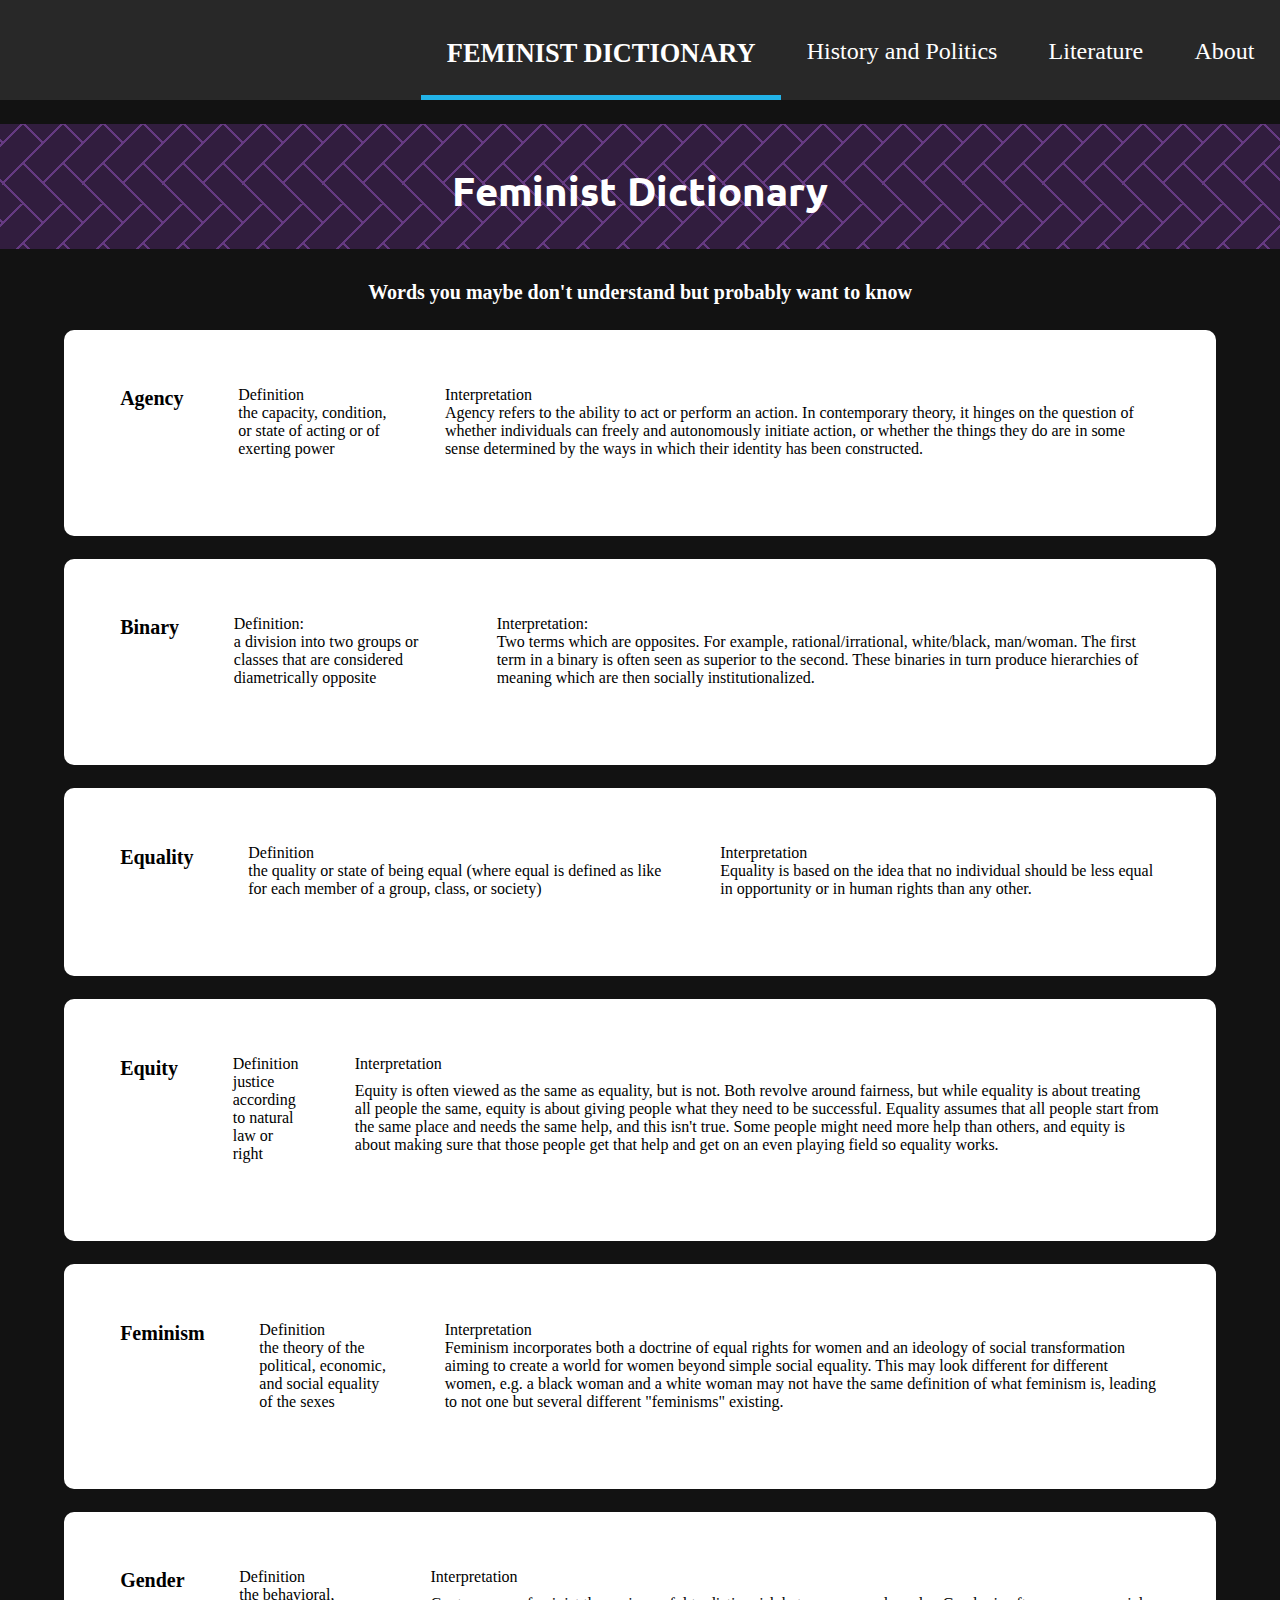
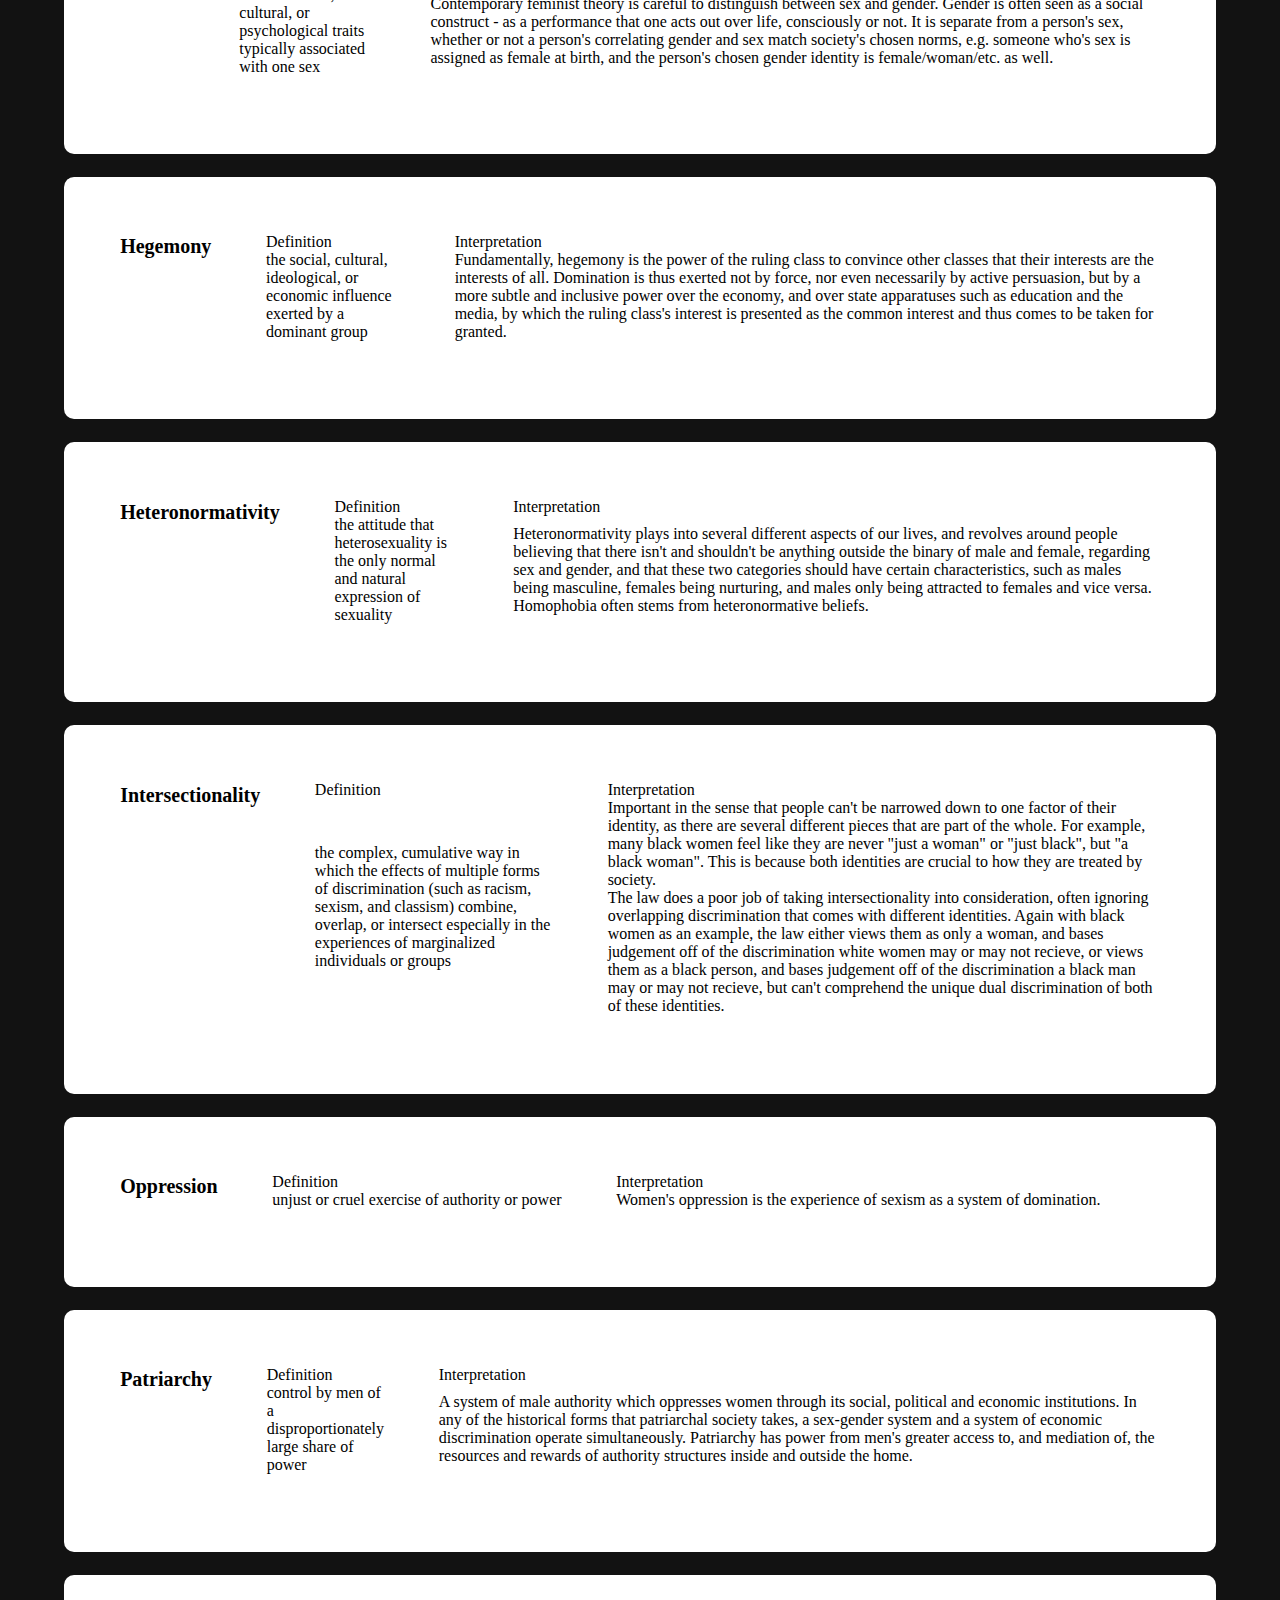
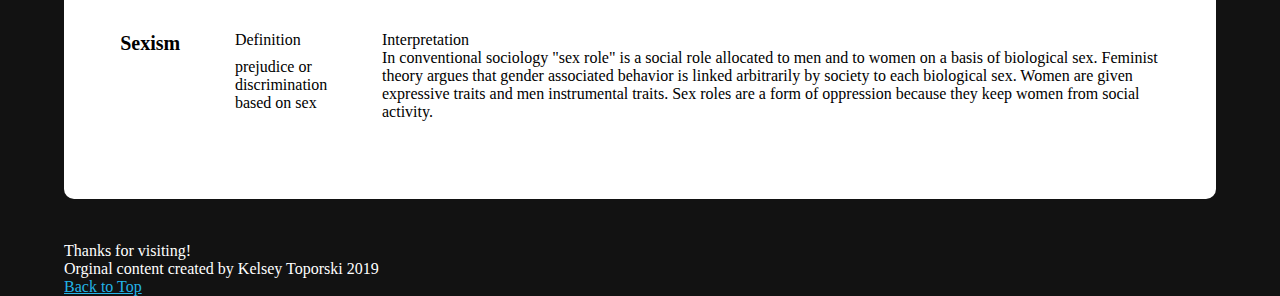
==== commit 2f5ade92: "edit fem dict word heading" ====
--- a/femdict.html
+++ b/femdict.html
@@ -55,7 +55,7 @@
 
       <dl>
         <div class="container">
-          <dt>Agency</dt>
+          <dt><h3>Agency</h3></dt>
           <dd>Definition
             <p>
               the capacity, condition, or state of acting or of exerting power
@@ -69,7 +69,7 @@
         </div>
 
         <div class="container">
-          <dt>Binary</dt>
+          <dt><h3>Binary</h3></dt>
           <dd>Definition:
             <p>
               a division into two groups or classes that are considered diametrically opposite
@@ -83,7 +83,7 @@
         </div>
         
         <div class="container">
-          <dt>Equality</dt>
+          <dt><h3>Equality</h3></dt>
           <dd>Definition
             <p>
               the quality or state of being equal (where equal is defined as like for each member of a group, class, or society)
@@ -97,7 +97,7 @@
         </div>
         
         <div class="container">
-          <dt>Equity</dt>
+          <dt><h3>Equity</h3></dt>
           <dd>Definition
             <p>
               justice according to natural law or right
@@ -111,7 +111,7 @@
         </div>
         
         <div class="container">
-          <dt>Feminism</dt>
+          <dt><h3>Feminism</h3></dt>
           <dd>Definition
             <p>
               the theory of the political, economic, and social equality of the sexes
@@ -125,7 +125,7 @@
         </div>
        
         <div class="container">
-          <dt>Gender</dt>
+          <dt><h3>Gender</h3></dt>
           <dd>Definition
             <p>
               the behavioral, cultural, or psychological traits typically associated with one sex
@@ -139,7 +139,7 @@
         </div>
         
         <div class="container">
-          <dt>Hegemony</dt>
+          <dt><h3>Hegemony</h3></dt>
           <dd>Definition
             <p>
               the social, cultural, ideological, or economic influence exerted by a dominant group
@@ -153,7 +153,7 @@
         </div>
        
         <div class="container">
-          <dt>Heteronormativity</dt>
+          <dt><h3>Heteronormativity</h3></dt>
           <dd>Definition
             <p>
               the attitude that heterosexuality is the only normal and natural expression of sexuality
@@ -167,7 +167,7 @@
         </div>
         
         <div class="container">
-          <dt>Intersectionality</dt>
+          <dt><h3>Intersectionality</h3></dt>
           <dd>Definition
             <p>
               the complex, cumulative way in which the effects of multiple forms of discrimination (such as racism, sexism, and classism) combine, overlap, or intersect especially in the experiences of marginalized individuals or groups
@@ -185,7 +185,7 @@
            
 
         <div class="container">
-          <dt>Oppression</dt>
+          <dt><h3>Oppression</h3></dt>
           <dd>Definition
             <p>
               unjust or cruel exercise of authority or power
@@ -199,7 +199,7 @@
         </div>
        
         <div class="container">
-          <dt>Patriarchy</dt>
+          <dt><h3>Patriarchy</h3></dt>
           <dd>Definition
             <p>
               control by men of a disproportionately large share of power
@@ -214,7 +214,7 @@
              
 
         <div class="container">
-          <dt>Sexism</dt>
+          <dt><h3>Sexism</h3></dt>
           <dd>Definition
             <p>
               prejudice or discrimination based on sex
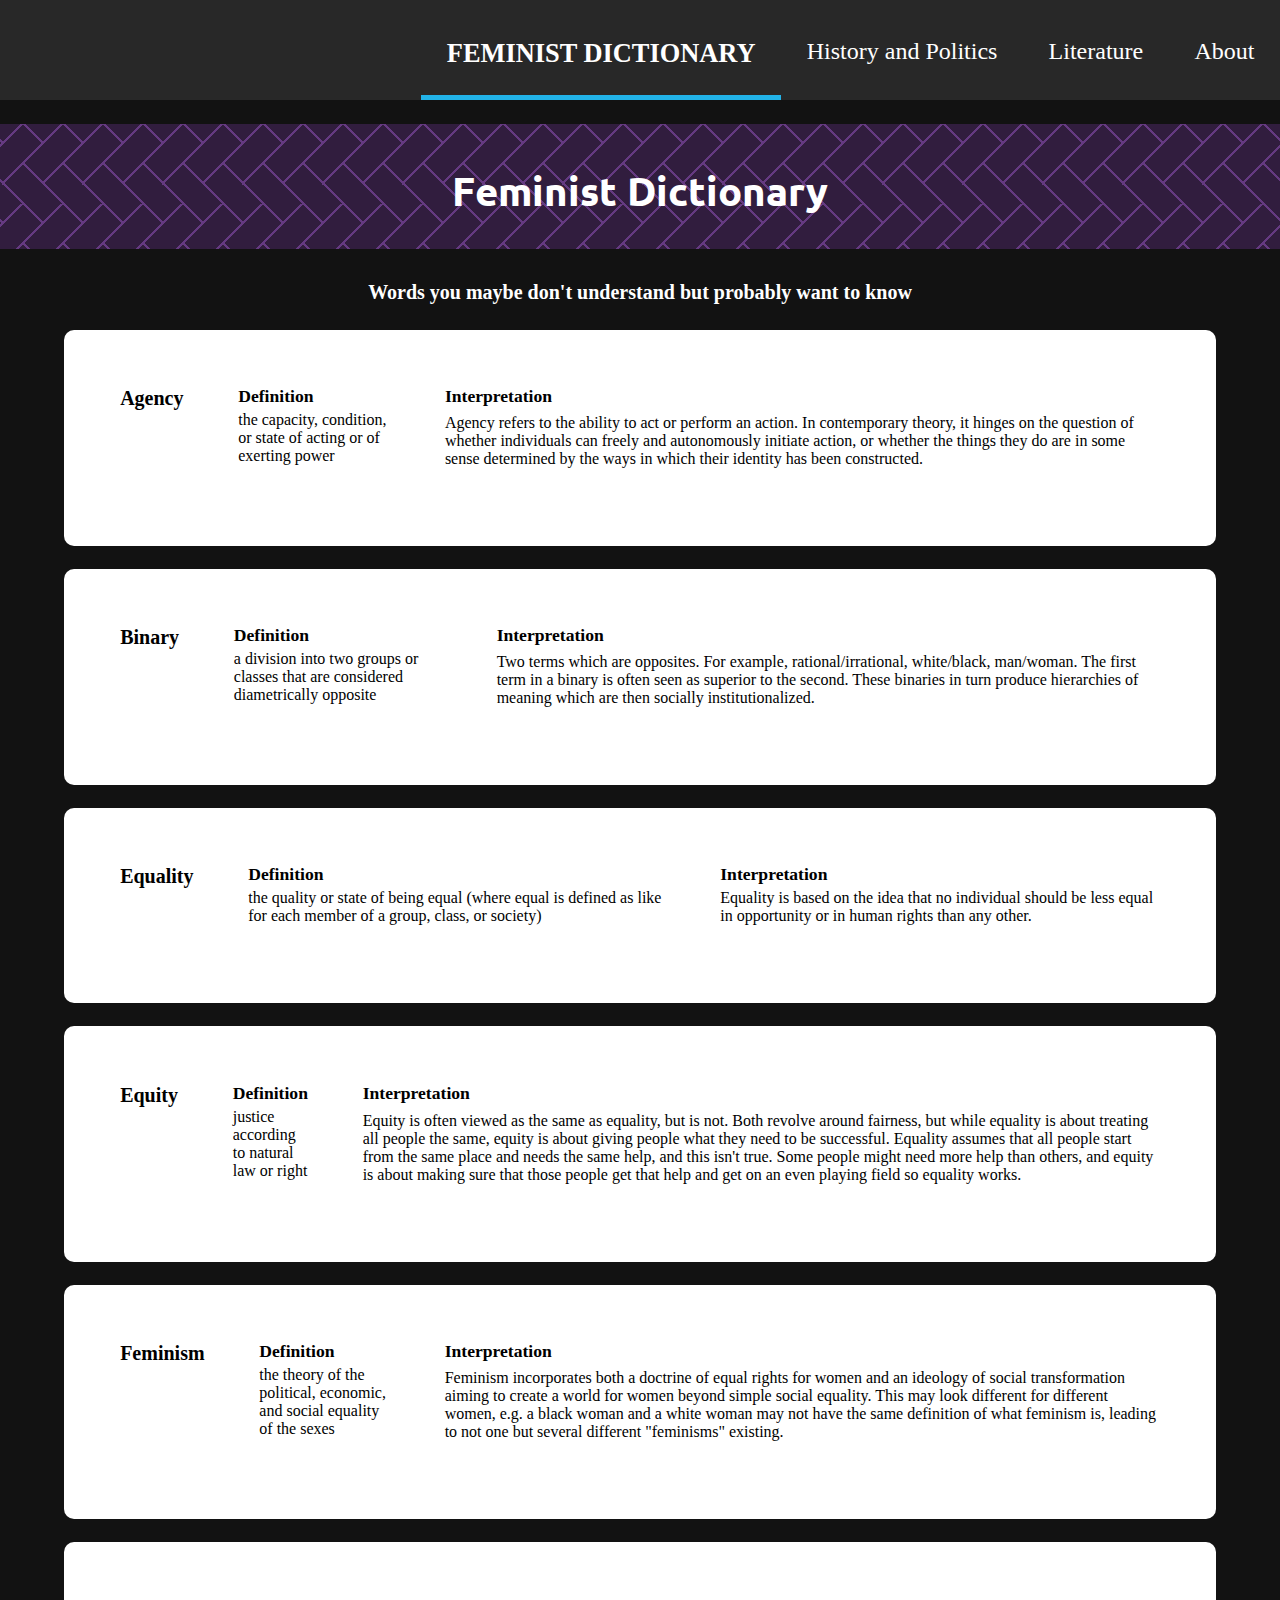
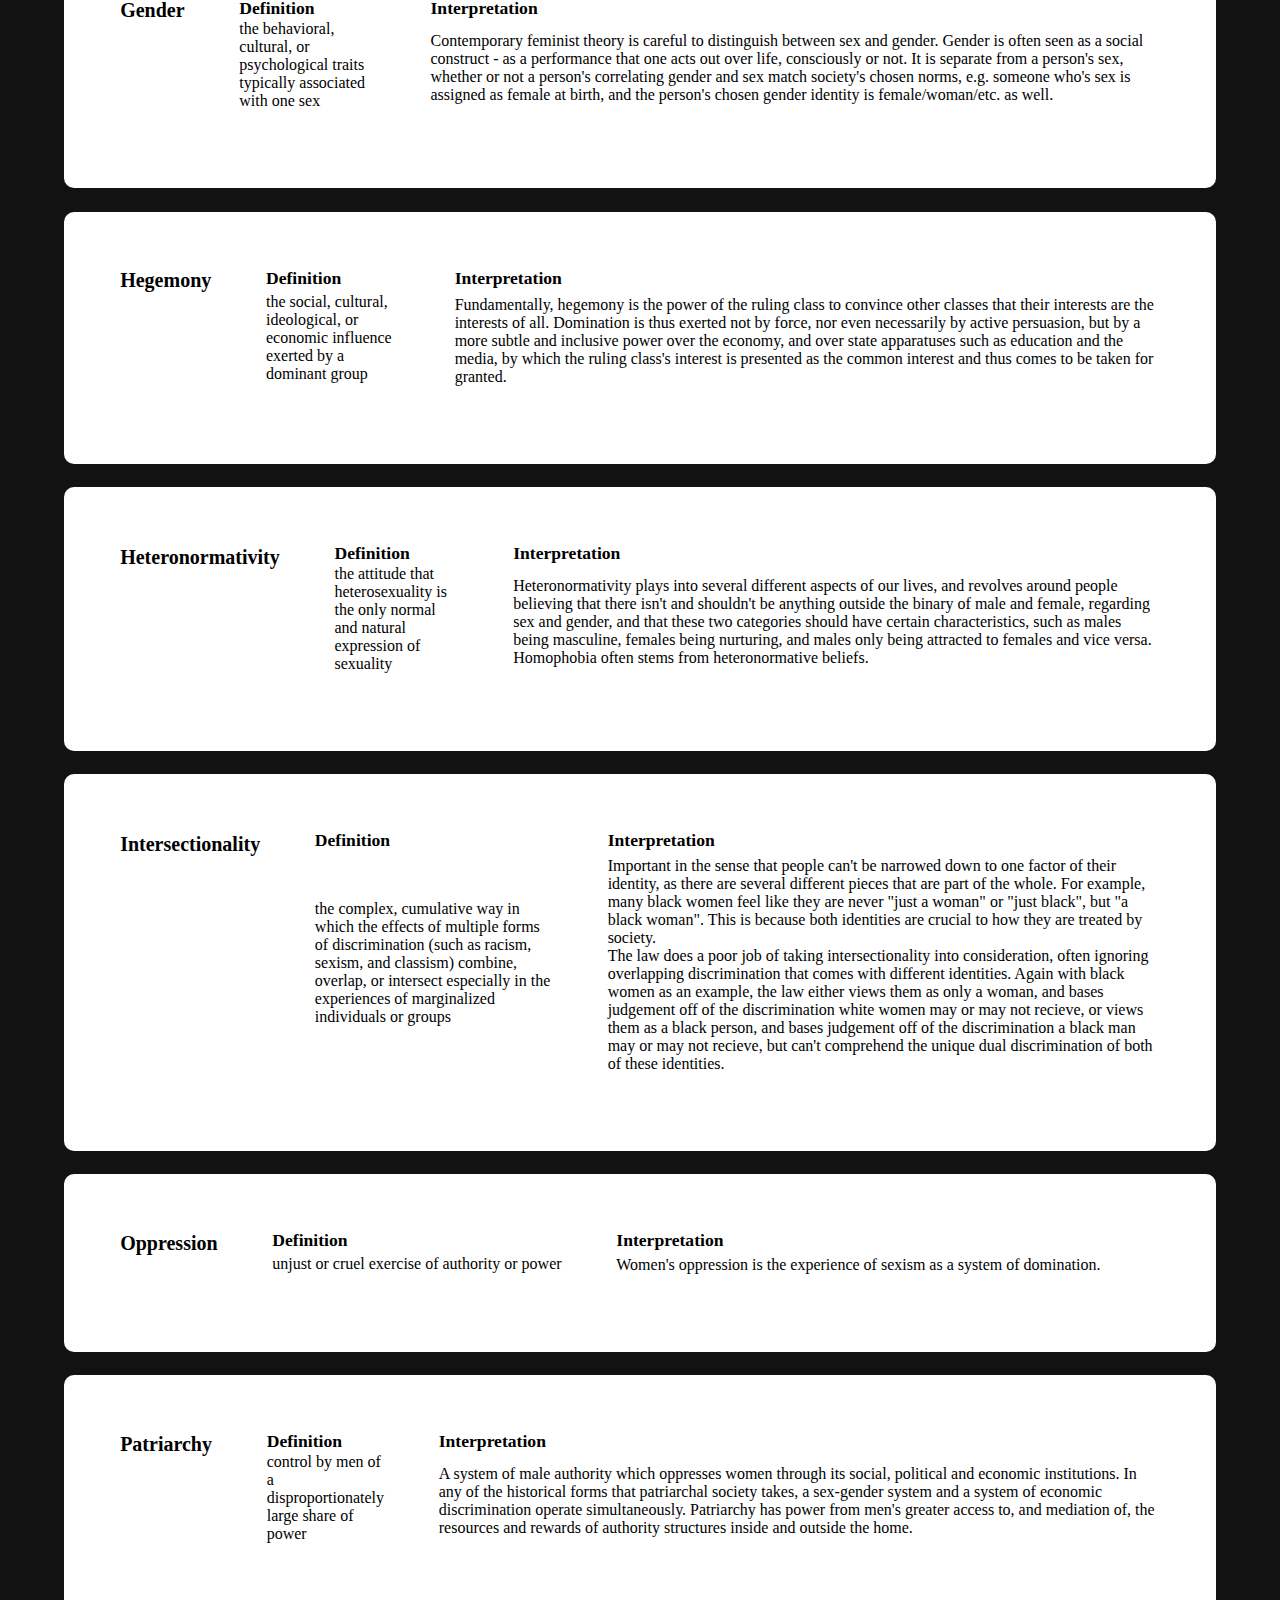
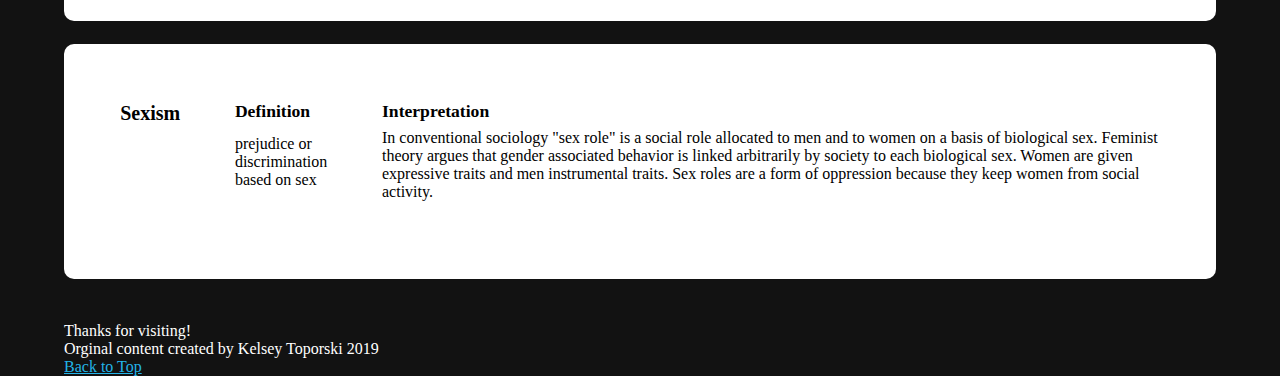
==== commit aa8a87d2: "correct error in literature and history for mobile view" ====
--- a/femdict.html
+++ b/femdict.html
@@ -56,12 +56,12 @@
       <dl>
         <div class="container">
           <dt><h3>Agency</h3></dt>
-          <dd>Definition
+          <dd><h4>Definition</h4>
             <p>
               the capacity, condition, or state of acting or of exerting power
             </p>
           </dd>
-          <dd>Interpretation
+          <dd><h4>Interpretation</h4>
             <p>
               Agency refers to the ability to act or perform an action. In contemporary theory, it hinges on the question of whether individuals can freely and autonomously initiate action, or whether the things they do are in some sense determined by the ways in which their identity has been constructed.
             </p>
@@ -70,12 +70,12 @@
 
         <div class="container">
           <dt><h3>Binary</h3></dt>
-          <dd>Definition:
+          <dd><h4>Definition</h4>
             <p>
               a division into two groups or classes that are considered diametrically opposite
             </p>
           </dd>
-          <dd>Interpretation:
+          <dd><h4>Interpretation</h4>
             <p>
               Two terms which are opposites. For example, rational/irrational, white/black, man/woman. The first term in a binary is often seen as superior to the second. These binaries in turn produce hierarchies of meaning which are then socially institutionalized.
             </p>
@@ -84,12 +84,12 @@
         
         <div class="container">
           <dt><h3>Equality</h3></dt>
-          <dd>Definition
+          <dd><h4>Definition</h4>
             <p>
               the quality or state of being equal (where equal is defined as like for each member of a group, class, or society)
             </p>
           </dd>
-          <dd>Interpretation
+          <dd><h4>Interpretation</h4>
             <p>
               Equality is based on the idea that no individual should be less equal in opportunity or in human rights than any other.
             </p>
@@ -98,12 +98,12 @@
         
         <div class="container">
           <dt><h3>Equity</h3></dt>
-          <dd>Definition
+          <dd><h4>Definition</h4>
             <p>
               justice according to natural law or right
             </p>
           </dd>
-          <dd>Interpretation
+          <dd><h4>Interpretation</h4>
             <p>
               Equity is often viewed as the same as equality, but is not. Both revolve around fairness, but while equality is about treating all people the same, equity is about giving people what they need to be successful. Equality assumes that all people start from the same place and needs the same help, and this isn't true. Some people might need more help than others, and equity is about making sure that those people get that help and get on an even playing field so equality works.
             </p>
@@ -112,12 +112,12 @@
         
         <div class="container">
           <dt><h3>Feminism</h3></dt>
-          <dd>Definition
+          <dd><h4>Definition</h4>
             <p>
               the theory of the political, economic, and social equality of the sexes
             </p>
           </dd>
-          <dd>Interpretation
+          <dd><h4>Interpretation</h4>
             <p>
               Feminism incorporates both a doctrine of equal rights for women and an ideology of social transformation aiming to create a world for women beyond simple social equality. This may look different for different women, e.g. a black woman and a white woman may not have the same definition of what feminism is, leading to not one but several different "feminisms" existing.
             </p>
@@ -126,12 +126,12 @@
        
         <div class="container">
           <dt><h3>Gender</h3></dt>
-          <dd>Definition
+          <dd><h4>Definition</h4>
             <p>
               the behavioral, cultural, or psychological traits typically associated with one sex
             </p>
           </dd>
-          <dd>Interpretation
+          <dd><h4>Interpretation</h4>
             <p>
               Contemporary feminist theory is careful to distinguish between sex and gender. Gender is often seen as a social construct - as a performance that one acts out over life, consciously or not. It is separate from a person's sex, whether or not a person's correlating gender and sex match society's chosen norms, e.g. someone who's sex is assigned as female at birth, and the person's chosen gender identity is female/woman/etc. as well.
             </p>
@@ -140,12 +140,12 @@
         
         <div class="container">
           <dt><h3>Hegemony</h3></dt>
-          <dd>Definition
+          <dd><h4>Definition</h4>
             <p>
               the social, cultural, ideological, or economic influence exerted by a dominant group
             </p>
           </dd>
-          <dd>Interpretation
+          <dd><h4>Interpretation</h4>
             <p>
               Fundamentally, hegemony is the power of the ruling class to convince other classes that their interests are the interests of all.  Domination is thus exerted not by force, nor even necessarily by active persuasion, but by a more subtle and inclusive power over the economy, and over state apparatuses such as education and the media, by which the ruling class's interest is presented as the common interest and thus comes to be taken for granted.
             </p>
@@ -154,12 +154,12 @@
        
         <div class="container">
           <dt><h3>Heteronormativity</h3></dt>
-          <dd>Definition
+          <dd><h4>Definition</h4>
             <p>
               the attitude that heterosexuality is the only normal and natural expression of sexuality
             </p>
           </dd>
-          <dd>Interpretation
+          <dd><h4>Interpretation</h4>
             <p>
               Heteronormativity plays into several different aspects of our lives, and revolves around people believing that there isn't and shouldn't be anything outside the binary of male and female, regarding sex and gender, and that these two categories should have certain characteristics, such as males being masculine, females being nurturing, and males only being attracted to females and vice versa. Homophobia often stems from heteronormative beliefs.
             </p>
@@ -168,12 +168,12 @@
         
         <div class="container">
           <dt><h3>Intersectionality</h3></dt>
-          <dd>Definition
+          <dd><h4>Definition</h4>
             <p>
               the complex, cumulative way in which the effects of multiple forms of discrimination (such as racism, sexism, and classism) combine, overlap, or intersect especially in the experiences of marginalized individuals or groups
             </p>
           </dd>
-          <dd>Interpretation
+          <dd><h4>Interpretation</h4>
             <p>
               Important in the sense that people can't be narrowed down to one factor of their identity, as there are several different pieces that are part of the whole. For example, many black women feel like they are never "just a woman" or "just black", but "a black woman". This is because both identities are crucial to how they are treated by society.
             </p>
@@ -186,12 +186,12 @@
 
         <div class="container">
           <dt><h3>Oppression</h3></dt>
-          <dd>Definition
+          <dd><h4>Definition</h4>
             <p>
               unjust or cruel exercise of authority or power
             </p>
           </dd>
-          <dd>Interpretation
+          <dd><h4>Interpretation</h4>
             <p>
               Women's oppression is the experience of sexism as a system of domination.
             </p>
@@ -200,12 +200,12 @@
        
         <div class="container">
           <dt><h3>Patriarchy</h3></dt>
-          <dd>Definition
+          <dd><h4>Definition</h4>
             <p>
               control by men of a disproportionately large share of power
             </p>
           </dd>
-          <dd>Interpretation
+          <dd><h4>Interpretation</h4>
             <p>
               A system of male authority which oppresses women through its social, political and economic institutions. In any of the historical forms that patriarchal society takes, a sex-gender system and a system of economic discrimination operate simultaneously. Patriarchy has power from men's greater access to, and mediation of, the resources and rewards of authority structures inside and outside the home.
             </p>
@@ -215,12 +215,12 @@
 
         <div class="container">
           <dt><h3>Sexism</h3></dt>
-          <dd>Definition
+          <dd><h4>Definition</h4>
             <p>
               prejudice or discrimination based on sex
             </p>
           </dd>
-          <dd>Interpretation
+          <dd><h4>Interpretation</h4>
             <p>
               In conventional sociology "sex role" is a social role allocated to men and to women on a basis of biological sex. Feminist theory argues that gender associated behavior is linked arbitrarily by society to each biological sex. Women are given expressive traits and men instrumental traits. Sex roles are a form of oppression because they keep women from social activity.
             </p>
--- a/css/style.css
+++ b/css/style.css
@@ -41,6 +41,12 @@
     padding-bottom: 1%;
     padding-top: 2%;
     /* margin: 5px; */
+}
+
+h4{
+    font-weight: bold;
+    font-size: 1.1em;
+    padding-bottom: 1%;
 }
 
 a.skip{
@@ -205,12 +211,6 @@
     font-weight: bold;
 }
 
-.grid div:nth-of-type(2n){
-    /* move the image to the right and the text to the left */
-    display: flex;
-    flex-direction: row-reverse;
-}
-
 .grid{
     /*Set width, margin, border properties, background color, and grid properties */
     /* display: grid; */
@@ -232,16 +232,11 @@
 }
 
 .text{
-    justify-content: center;
-    grid-template-columns: 1fr;
+    margin-bottom: 2%;
+    margin-left: 2%;
+    margin-right: 2%;
     position: relative;
-    margin-right: 3%;
     margin-top: auto;
-    margin-bottom: auto;
-    align-items: flex-start;
-    /* grid-row: 1; */
-    /* grid-column: 2; */
-    /* text-align: right; */
 }
 
 .text p{
@@ -359,6 +354,20 @@
         font-size: 1.1em;
     }
 
+    .text{
+        justify-content: center;
+        grid-template-columns: 1fr;
+        position: relative;
+        margin-right: 3%;
+        margin-left: 2.5%;
+        margin-top: auto;
+        margin-bottom: auto;
+        align-items: flex-start;
+        /* grid-row: 1; */
+        /* grid-column: 2; */
+        /* text-align: right; */
+    }
+
     .container{
         display: flex;
         border-radius: 10px;
@@ -376,6 +385,12 @@
         position: relative;
     }
 
+    .grid div:nth-of-type(2n){
+        /* move the image to the right and the text to the left */
+        display: flex;
+        flex-direction: row-reverse;
+    }
+
     .introContainer{
         display: flex;
         background-color: #383838;
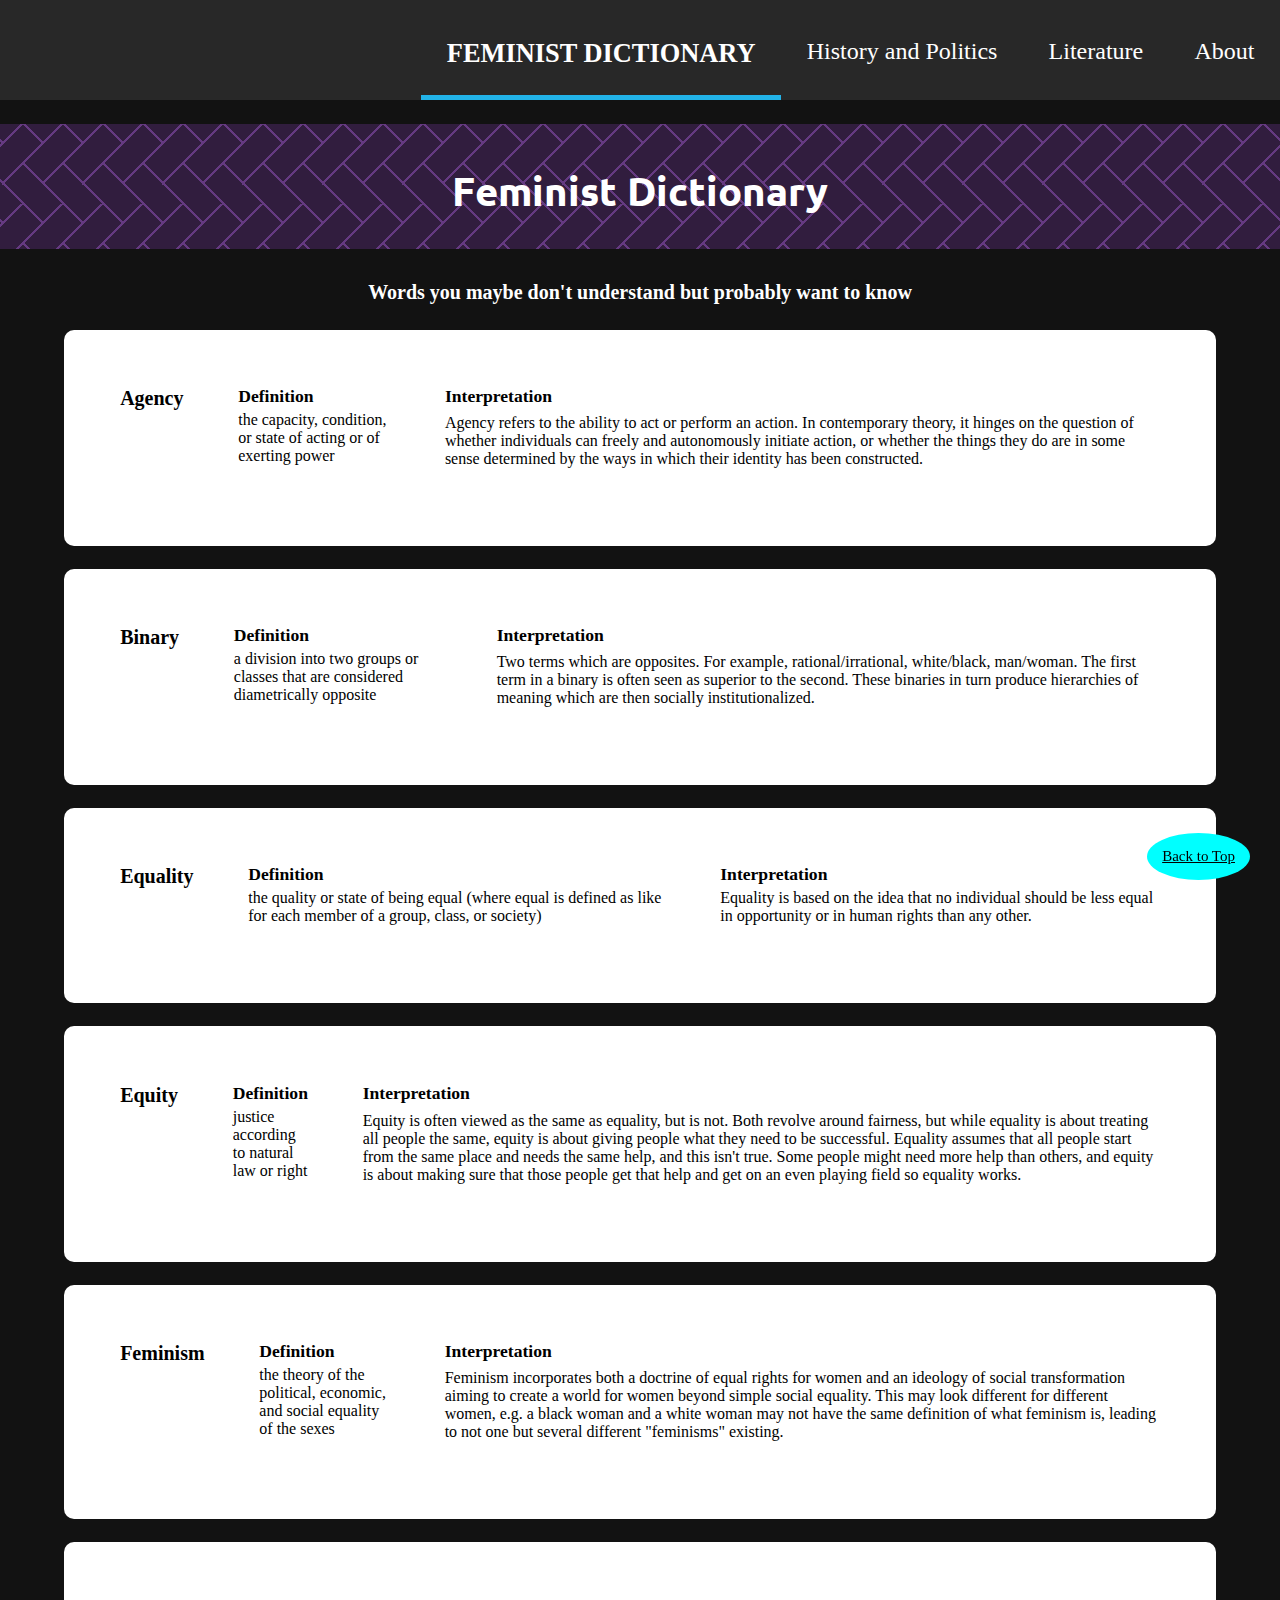
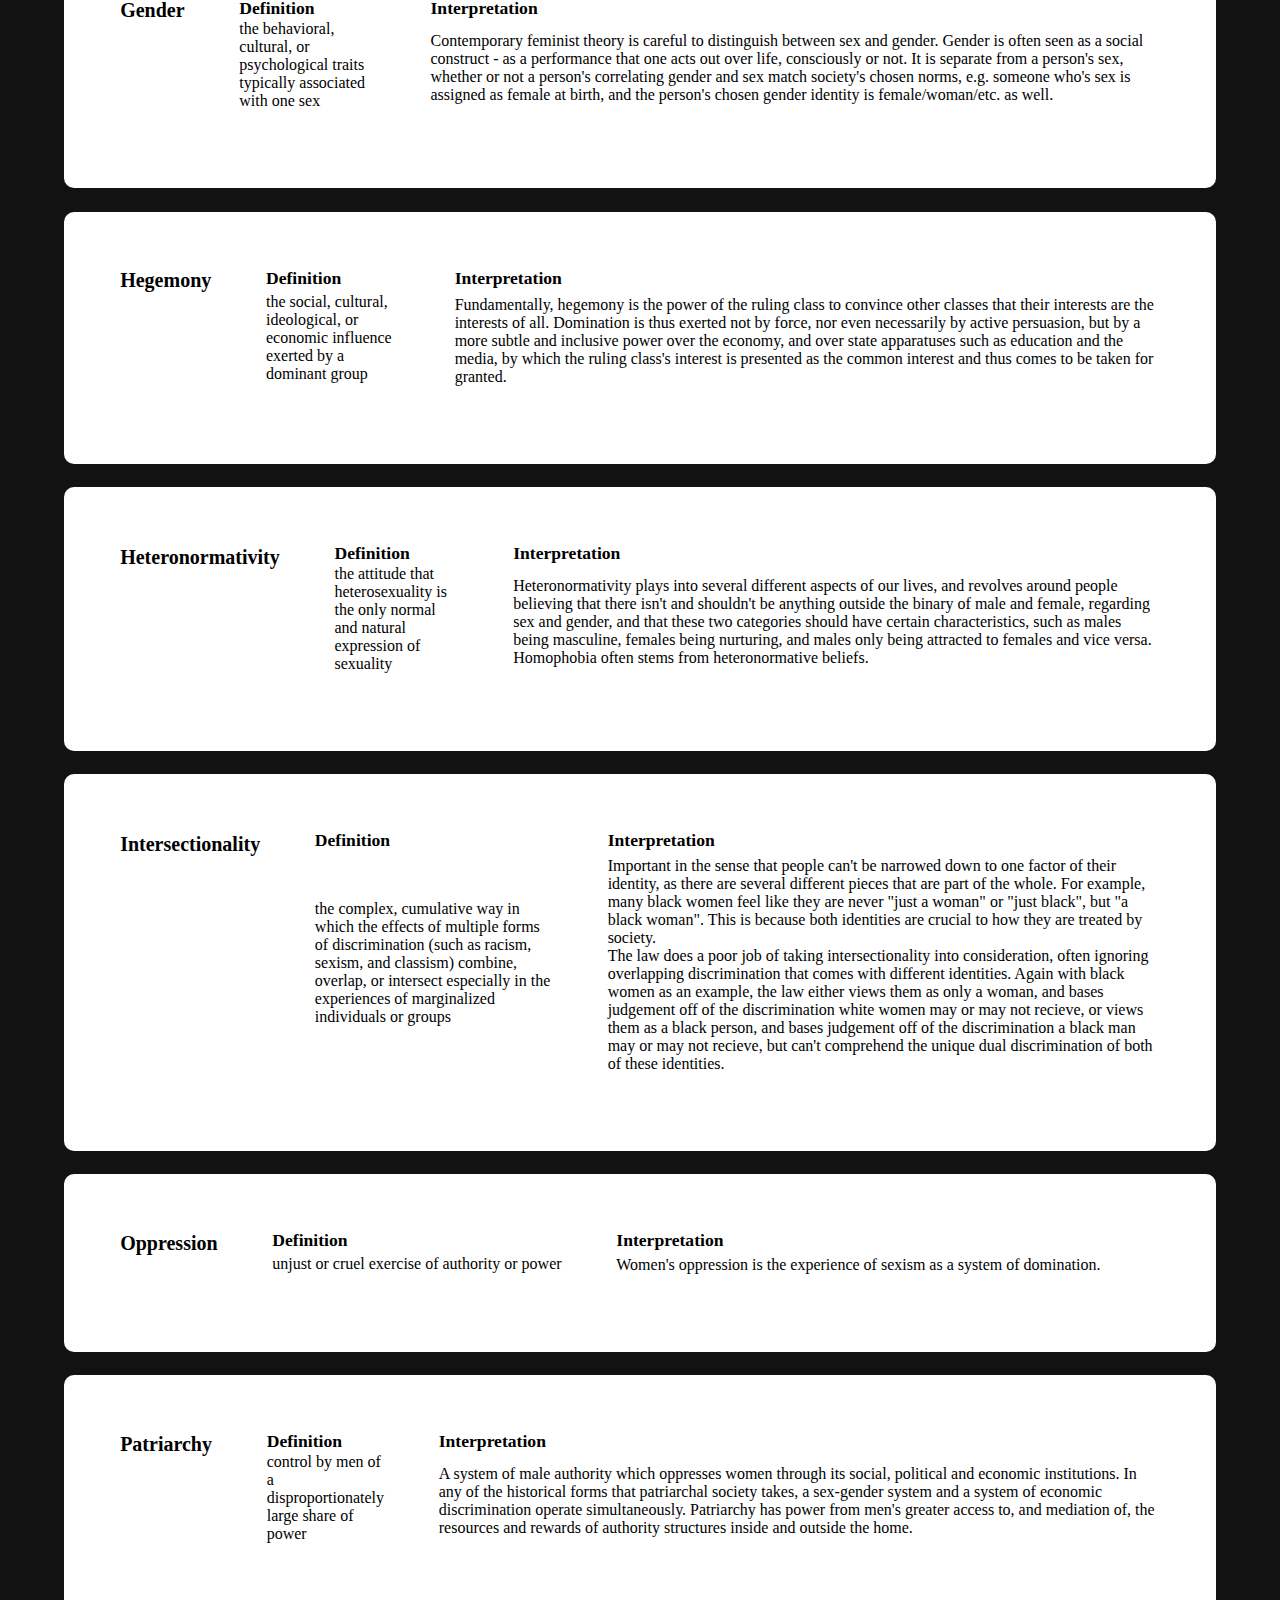
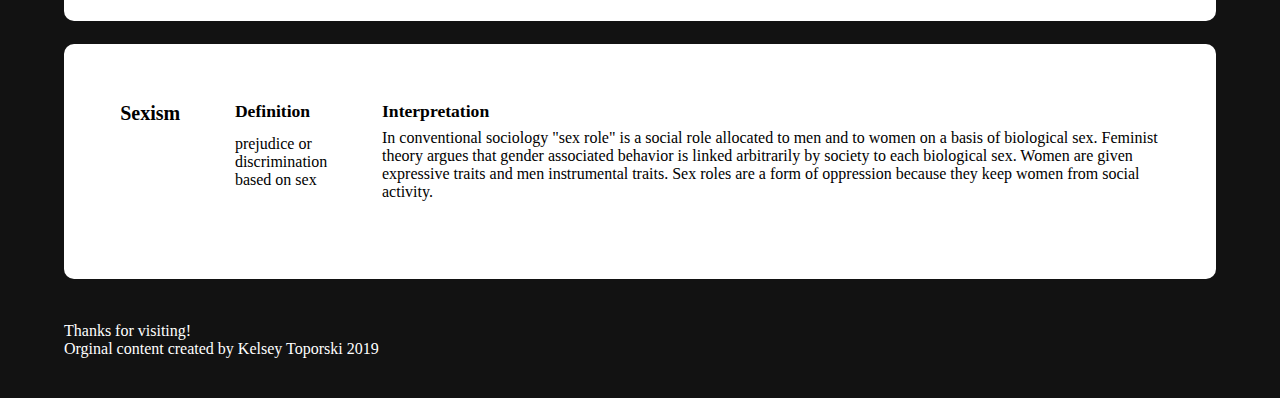
==== commit 81523cc2: "update on footer, back to top, and video player" ====
--- a/femdict.html
+++ b/femdict.html
@@ -236,7 +236,7 @@
       </p>
       <p>Orginal content created by Kelsey Toporski 2019</p>
 
-      <a href="#main" class="tops">Back to Top</a>
+      <a href="#main" class="topButton">Back to Top</a>
     </footer>
 
 </body>
--- a/css/style.css
+++ b/css/style.css
@@ -50,11 +50,9 @@
 }
 
 a.skip{
-    /* background: white; */
-    /* color: #000000; */
     padding: 6px;
-    -webkit-transition: top 1s ease-out;
-    transition: left 1s ease-out;
+    /* -webkit-transition: top 1s ease-out;
+    transition: left 1s ease-out; */
     z-index: 1;
     position: absolute;
     top: -200px;
@@ -78,16 +76,23 @@
     font-size: 1.5em;
 }
 
-.bellHooks{
-    color: darkblue;
+.videoPlay{
+    color: whitesmoke;
     font-family: "ubuntu", monospace;
     font-size: 1.5em;
     font-weight: bold;
     text-align: center;
     padding-top: 2.5%;
-}
-
-.bellHooks:hover{
+    padding-bottom: 2.5%;
+    background-color: #282828;
+    border-radius: 50px;
+    width: 70%;
+    margin: 0 auto;
+    margin-top: 20px;
+    cursor: pointer;
+}
+
+.videoPlay:hover{
     font-style: oblique;
     text-decoration: underline;
 }
@@ -138,6 +143,7 @@
     box-shadow: inset 500px 0 0 30px #ffffff;
     background-color: #ffffff;
     border-radius: 5px;
+    font-weight: bold;
 }
 
 .nav-link{
@@ -196,6 +202,7 @@
 
 .introText p{
     margin-bottom: 2%;
+    line-height: 200%;
 }
 
 .introImg{
@@ -285,6 +292,22 @@
     /* padding-top: 50%; */
     padding-left: 5%;
     padding-top: 20px;
+    padding-bottom: 40px;
+}
+
+.topButton{
+    position: fixed;
+    bottom: 20px;
+    right: 30px;
+    z-index: 99;
+    font-size: 15px;
+    border: none;
+    outline: none;
+    background-color: #00FFFF;
+    color: black;
+    cursor: pointer;
+    padding: 15px;
+    border-radius: 100%;
 }
 
 .modal {
@@ -321,6 +344,11 @@
     cursor: pointer;
   }
 
+  .disclaim{
+    padding: 10px 5% 5px 5%;
+    text-align: justify;
+  }
+
 
 /* mobile view */
 @media screen and (min-width: 767px){
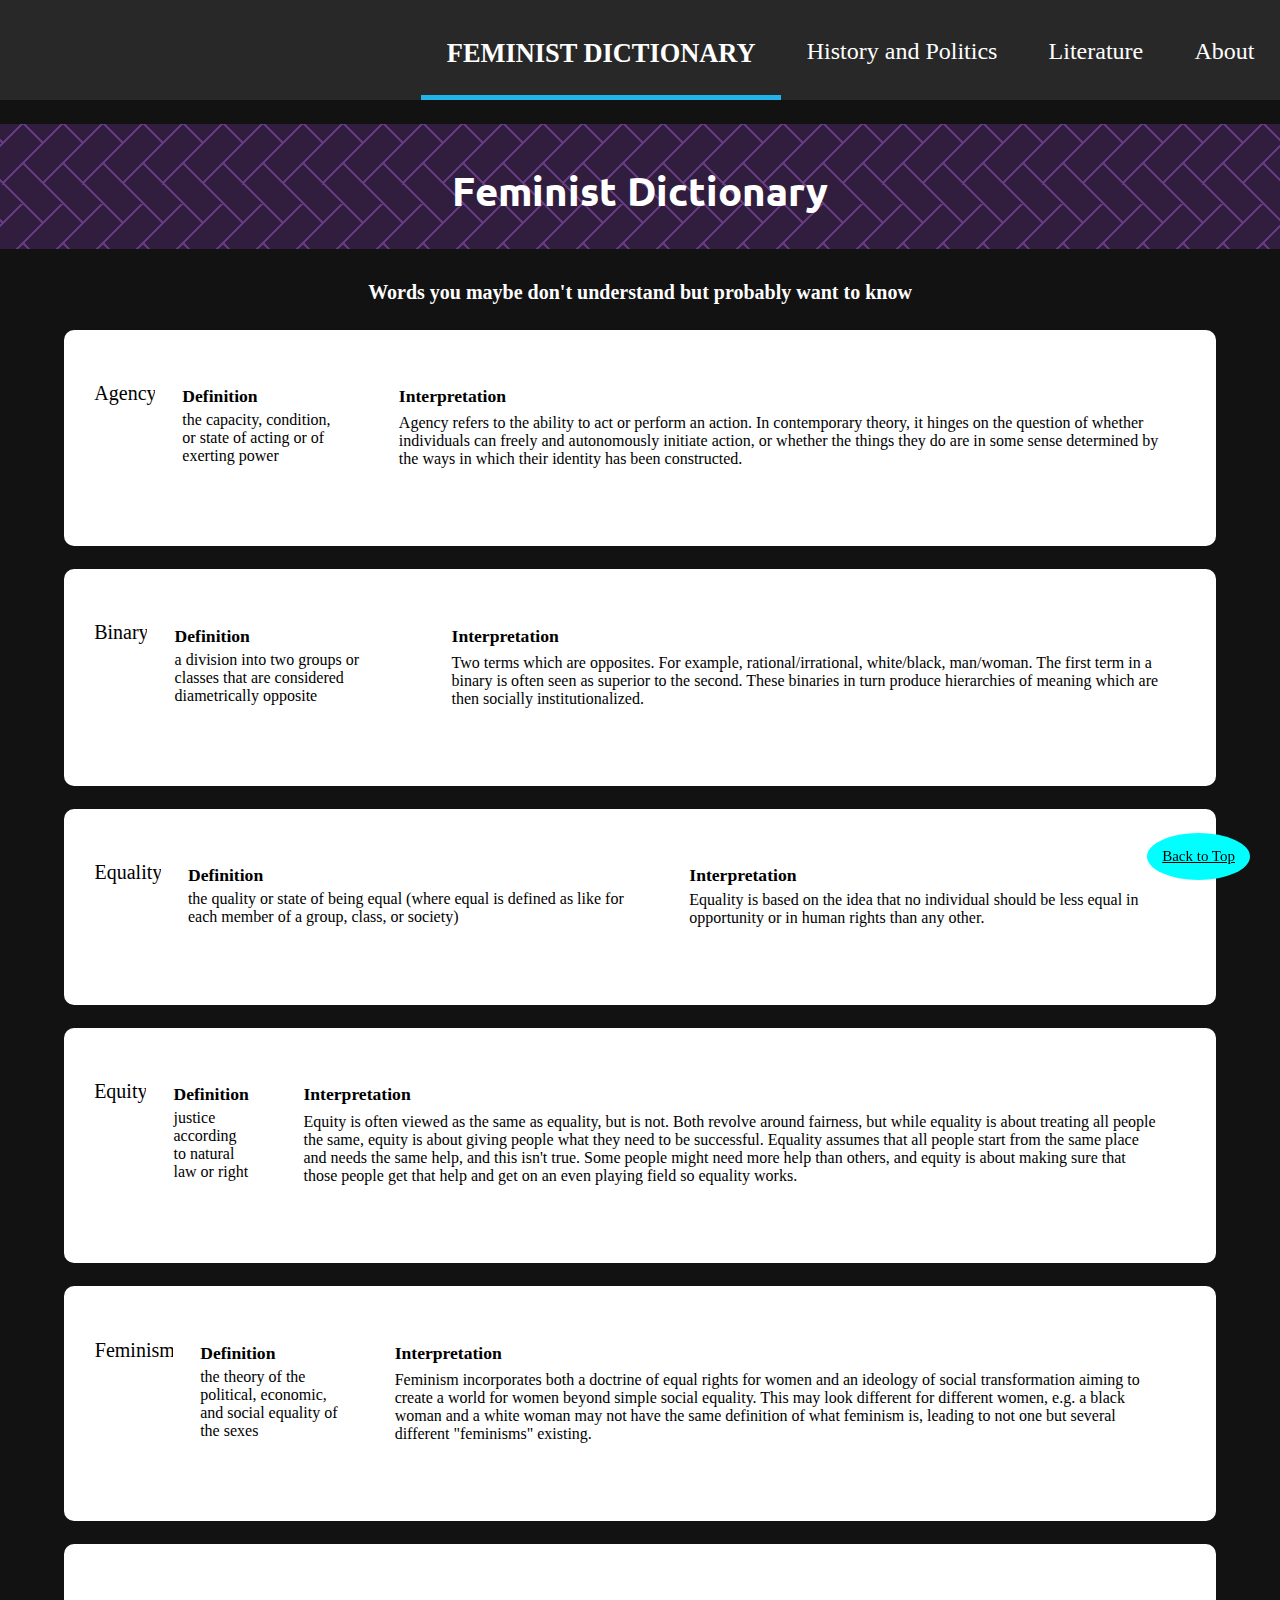
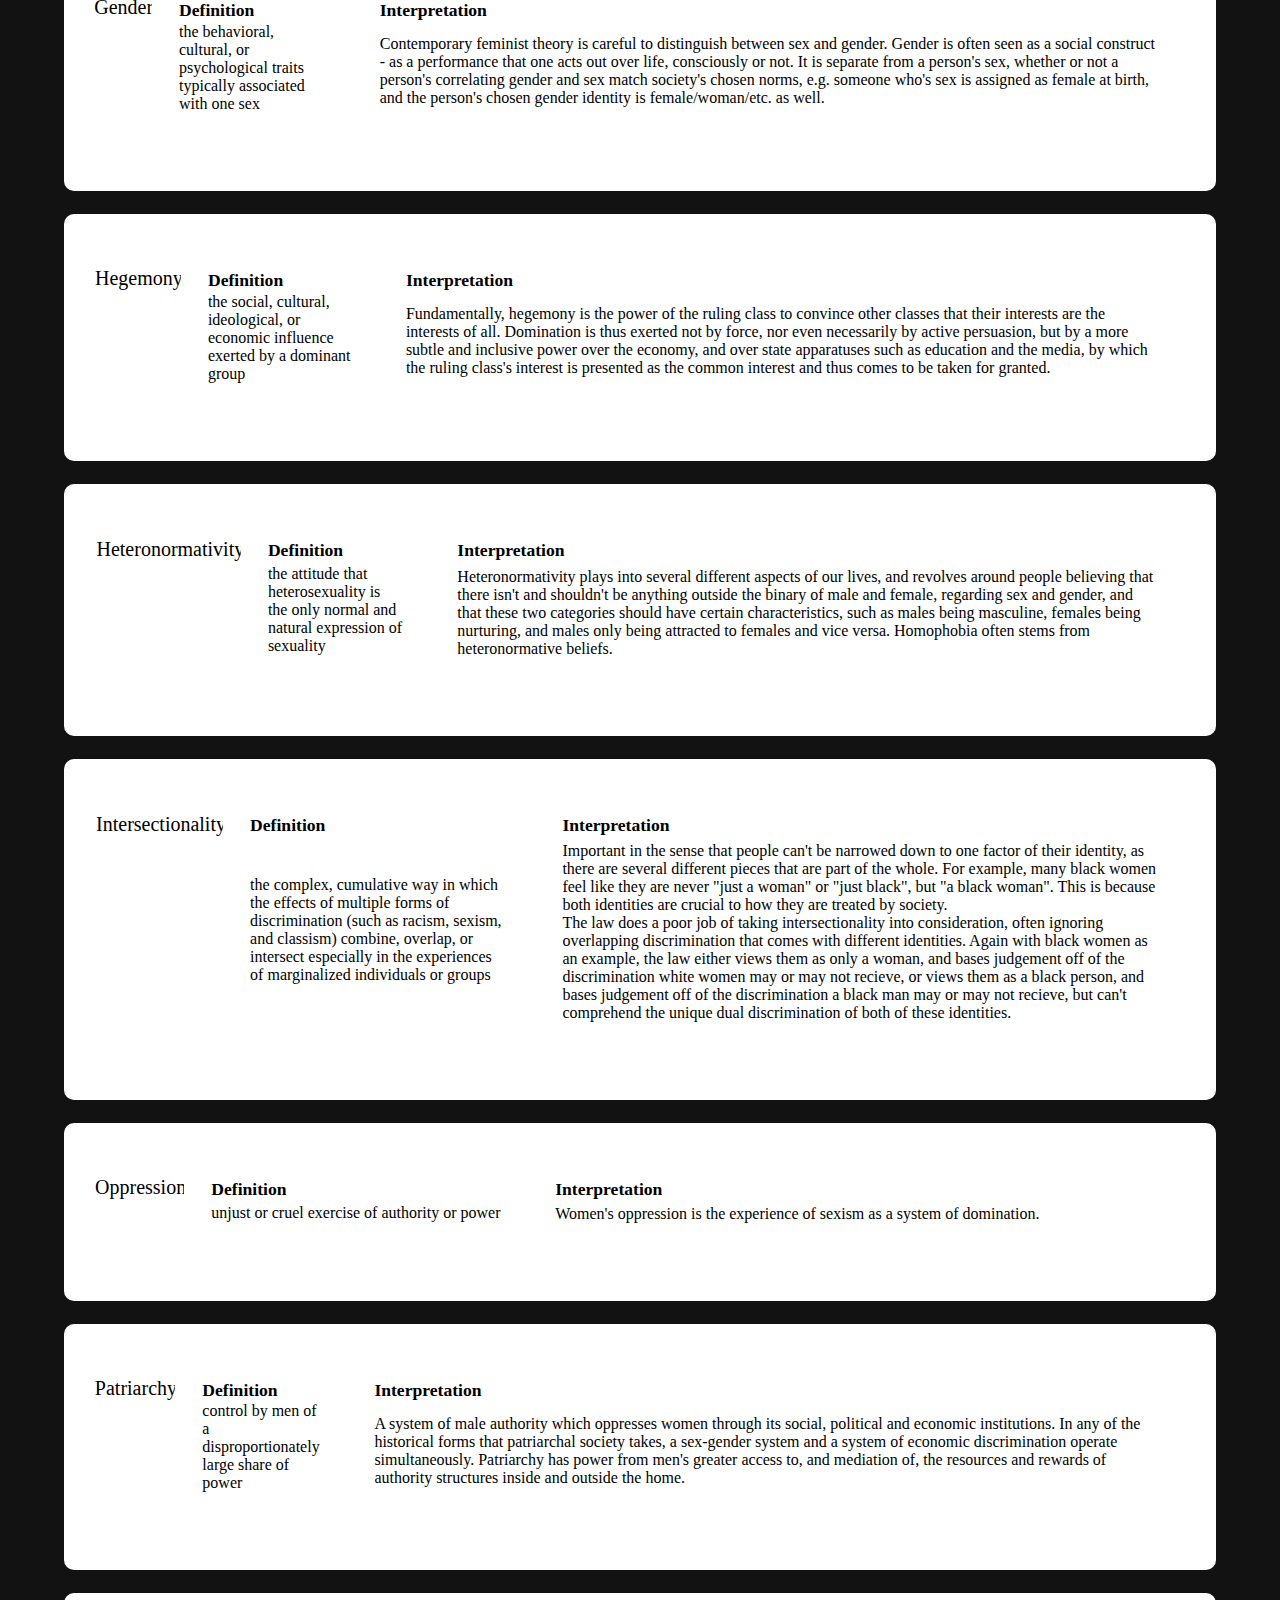
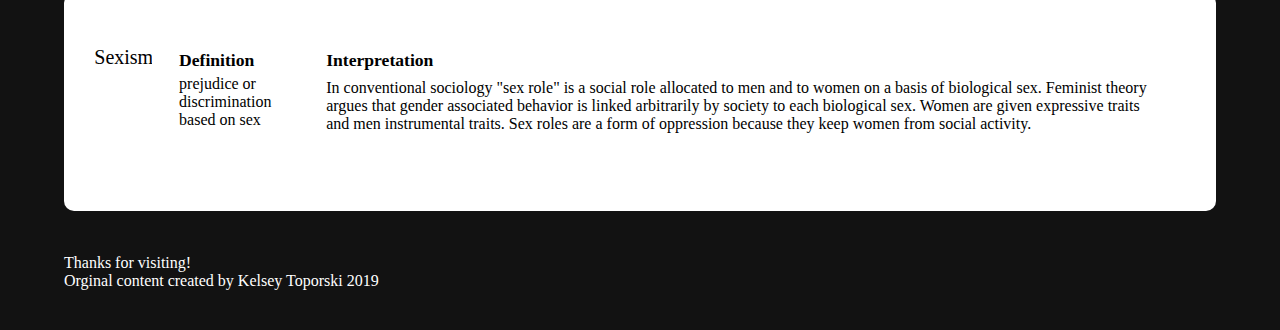
==== commit eb29f492: "update tablet and fixing automated errors" ====
--- a/femdict.html
+++ b/femdict.html
@@ -54,8 +54,9 @@
       <!-- interpretation of equity from https://everydayfeminism.com/2014/09/equality-is-not-enough/ -->
 
       <dl>
-        <div class="container">
-          <dt><h3>Agency</h3></dt>
+
+        <div class="container">
+          <h3><dt>Agency</dt></h3>
           <dd><h4>Definition</h4>
             <p>
               the capacity, condition, or state of acting or of exerting power
@@ -69,7 +70,7 @@
         </div>
 
         <div class="container">
-          <dt><h3>Binary</h3></dt>
+          <h3><dt>Binary</dt></h3>
           <dd><h4>Definition</h4>
             <p>
               a division into two groups or classes that are considered diametrically opposite
@@ -83,7 +84,7 @@
         </div>
         
         <div class="container">
-          <dt><h3>Equality</h3></dt>
+          <h3><dt>Equality</dt></h3>
           <dd><h4>Definition</h4>
             <p>
               the quality or state of being equal (where equal is defined as like for each member of a group, class, or society)
@@ -97,7 +98,7 @@
         </div>
         
         <div class="container">
-          <dt><h3>Equity</h3></dt>
+          <h3><dt>Equity</dt></h3>
           <dd><h4>Definition</h4>
             <p>
               justice according to natural law or right
@@ -111,7 +112,7 @@
         </div>
         
         <div class="container">
-          <dt><h3>Feminism</h3></dt>
+          <h3><dt>Feminism</dt></h3>
           <dd><h4>Definition</h4>
             <p>
               the theory of the political, economic, and social equality of the sexes
@@ -125,7 +126,7 @@
         </div>
        
         <div class="container">
-          <dt><h3>Gender</h3></dt>
+          <h3><dt>Gender</dt></h3>
           <dd><h4>Definition</h4>
             <p>
               the behavioral, cultural, or psychological traits typically associated with one sex
@@ -139,7 +140,7 @@
         </div>
         
         <div class="container">
-          <dt><h3>Hegemony</h3></dt>
+          <h3><dt>Hegemony</dt></h3>
           <dd><h4>Definition</h4>
             <p>
               the social, cultural, ideological, or economic influence exerted by a dominant group
@@ -153,7 +154,7 @@
         </div>
        
         <div class="container">
-          <dt><h3>Heteronormativity</h3></dt>
+          <h3><dt>Heteronormativity</dt></h3>
           <dd><h4>Definition</h4>
             <p>
               the attitude that heterosexuality is the only normal and natural expression of sexuality
@@ -167,7 +168,7 @@
         </div>
         
         <div class="container">
-          <dt><h3>Intersectionality</h3></dt>
+          <h3><dt>Intersectionality</dt></h3>
           <dd><h4>Definition</h4>
             <p>
               the complex, cumulative way in which the effects of multiple forms of discrimination (such as racism, sexism, and classism) combine, overlap, or intersect especially in the experiences of marginalized individuals or groups
@@ -185,7 +186,7 @@
            
 
         <div class="container">
-          <dt><h3>Oppression</h3></dt>
+          <h3><dt>Oppression</dt></h3>
           <dd><h4>Definition</h4>
             <p>
               unjust or cruel exercise of authority or power
@@ -199,7 +200,7 @@
         </div>
        
         <div class="container">
-          <dt><h3>Patriarchy</h3></dt>
+          <h3><dt>Patriarchy</dt></h3>
           <dd><h4>Definition</h4>
             <p>
               control by men of a disproportionately large share of power
@@ -214,7 +215,7 @@
              
 
         <div class="container">
-          <dt><h3>Sexism</h3></dt>
+          <h3><dt>Sexism</dt></h3>
           <dd><h4>Definition</h4>
             <p>
               prejudice or discrimination based on sex
@@ -226,6 +227,7 @@
             </p>
           </dd>
         </div>
+        
       </dl>
 
     </main>
--- a/css/style.css
+++ b/css/style.css
@@ -87,9 +87,10 @@
     background-color: #282828;
     border-radius: 50px;
     width: 70%;
-    margin: 0 auto;
+    margin: auto;
     margin-top: 20px;
     cursor: pointer;
+  
 }
 
 .videoPlay:hover{
@@ -109,6 +110,7 @@
     overflow: auto;
     z-index: 999;
     padding-top: 1%;
+    /* padding: 0 50px 0 50px; */
     font-weight: lighter;
     width: 100%;
 }
@@ -134,7 +136,6 @@
     text-align: center;
     padding: 2%;
     text-decoration: none;
-    font-size: 0.7vm;
 }
 
 
@@ -145,11 +146,11 @@
     border-radius: 5px;
     font-weight: bold;
 }
-
+/* 
 .nav-link{
     color: white;
     text-decoration: none;
-}
+} */
 
 .bgimg{
     background-image: url("../images/background_pic.gif");
@@ -236,6 +237,15 @@
     margin: auto;
     max-height: 500px;
     position: relative;
+    border-radius: 70px;
+    box-shadow: 0 4px 8px 0 rgba(0, 0, 0, 0.2), 0 6px 20px 0 rgba(0, 0, 0, 0.19);
+    padding: 0;
+    border: 1px solid rgba(0, 0, 0, 0.2);
+}
+
+.grid img:hover{
+    box-shadow: 0 4px 8px 0 black, 0 6px 20px 0 black;
+    border: none;
 }
 
 .text{
@@ -248,6 +258,10 @@
 
 .text p{
     margin-bottom: 2%;
+}
+
+.text h2{
+    margin-top: 5%;
 }
 
 .container{
@@ -372,7 +386,6 @@
         text-align: center;
         padding: 2%;
         text-decoration: none;
-        font-size: 0.7vm;
     }
 
     nav a.current{
@@ -452,7 +465,7 @@
     .grid img{
         /* Set width, margin, and display */
         width: 50%;
-        max-height: auto;
+        /* height: auto; */
     }
 }
 
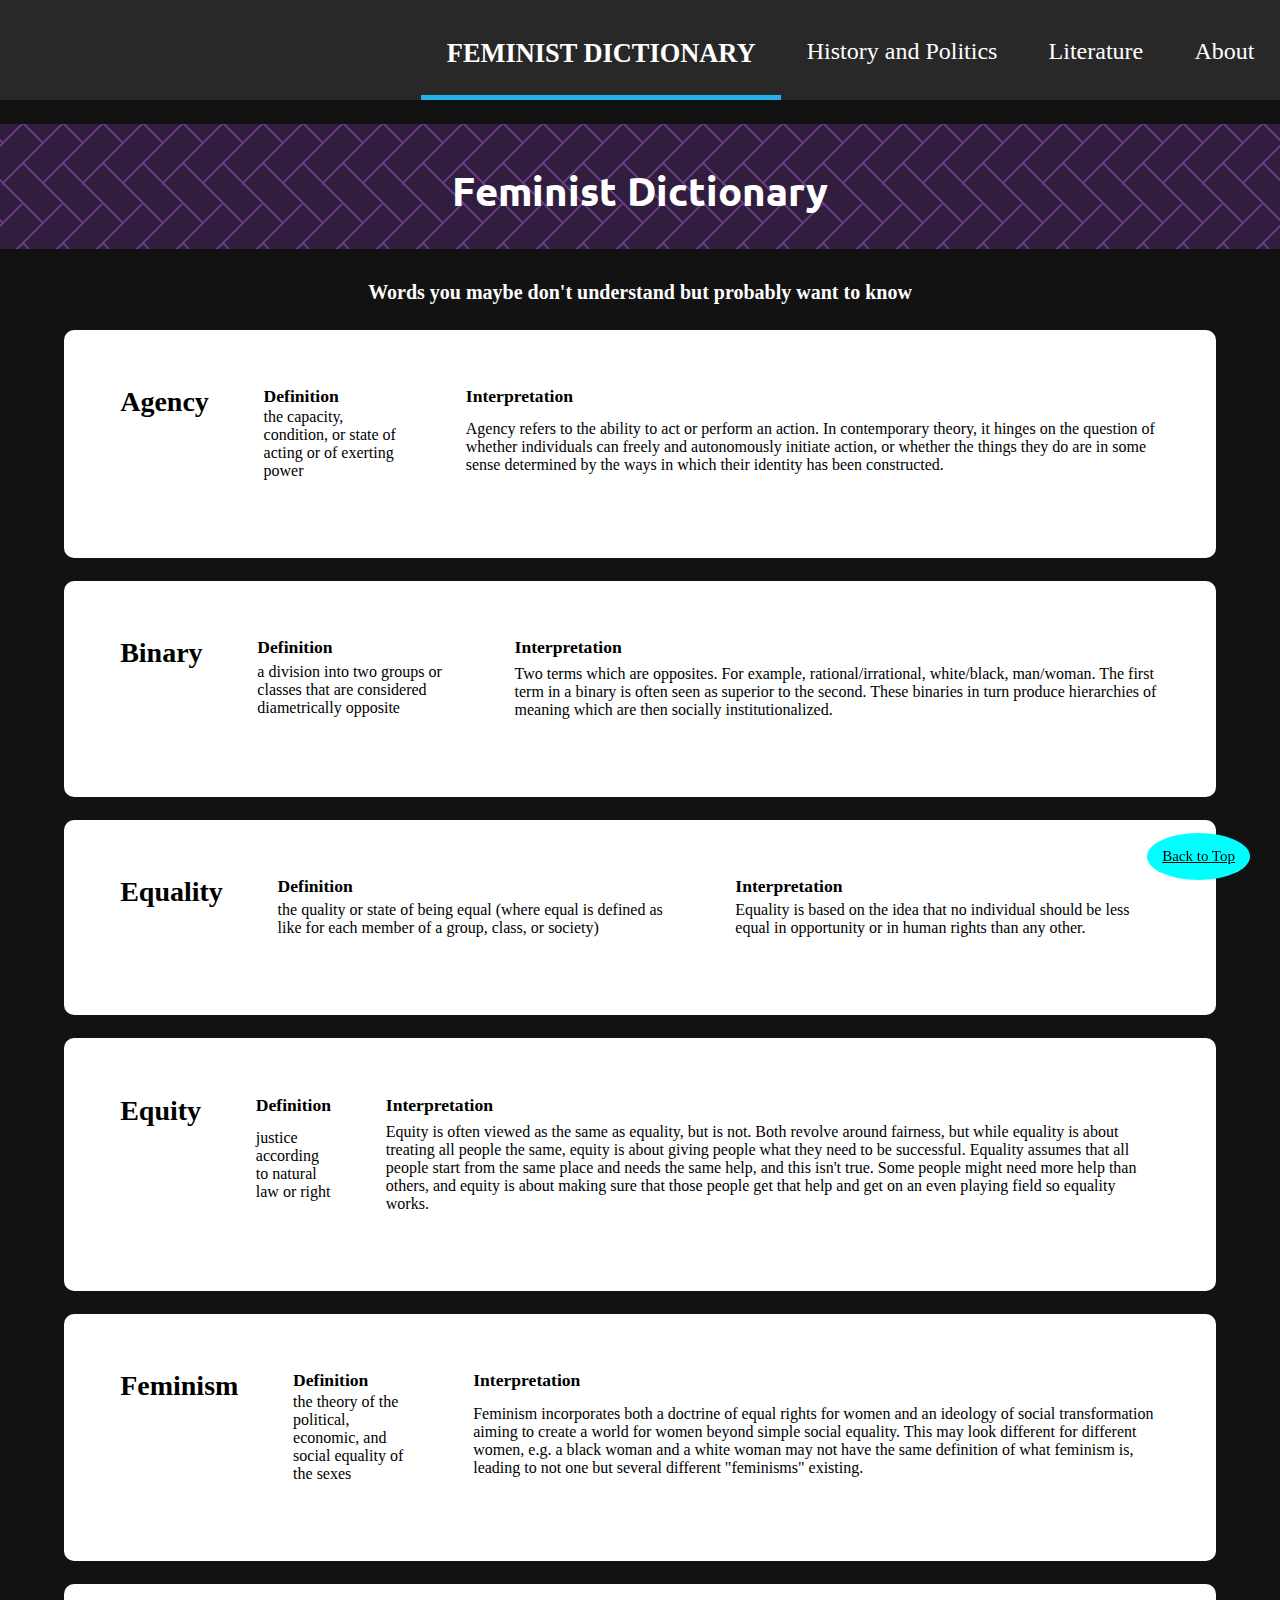
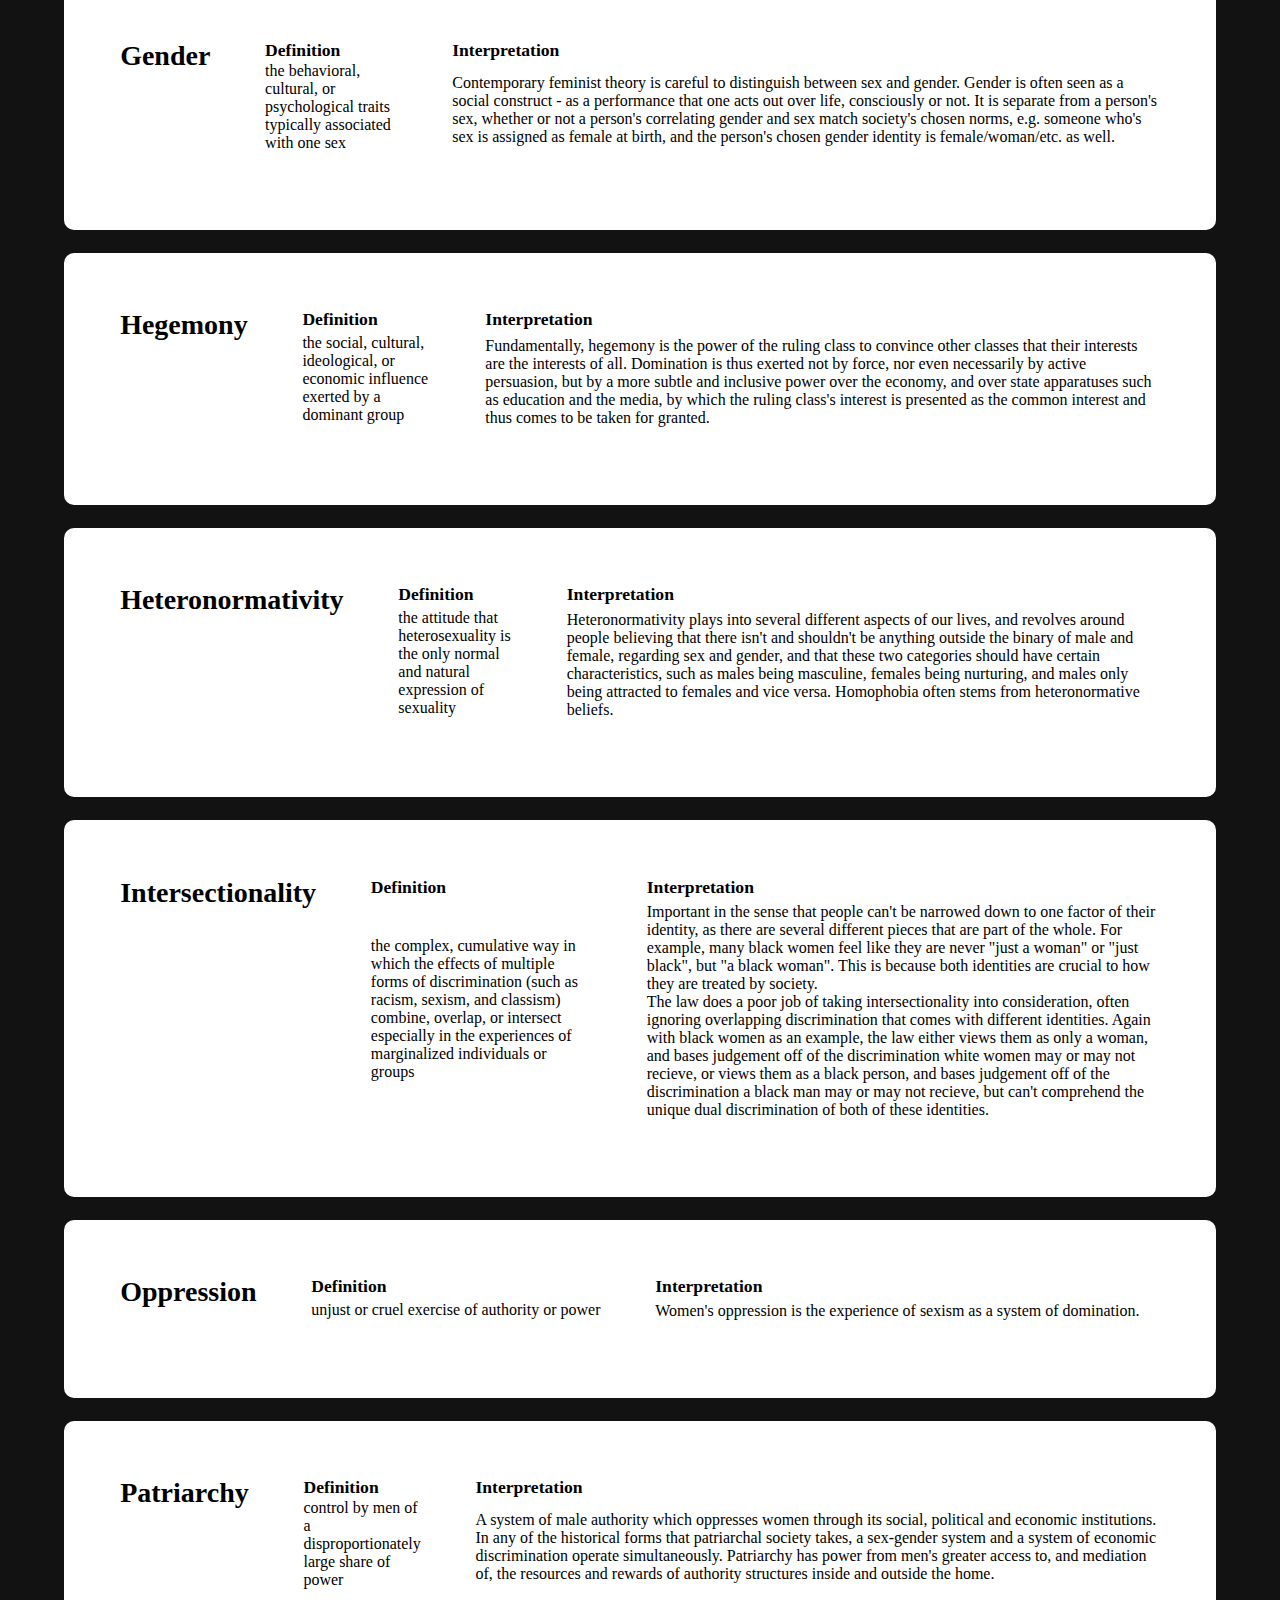
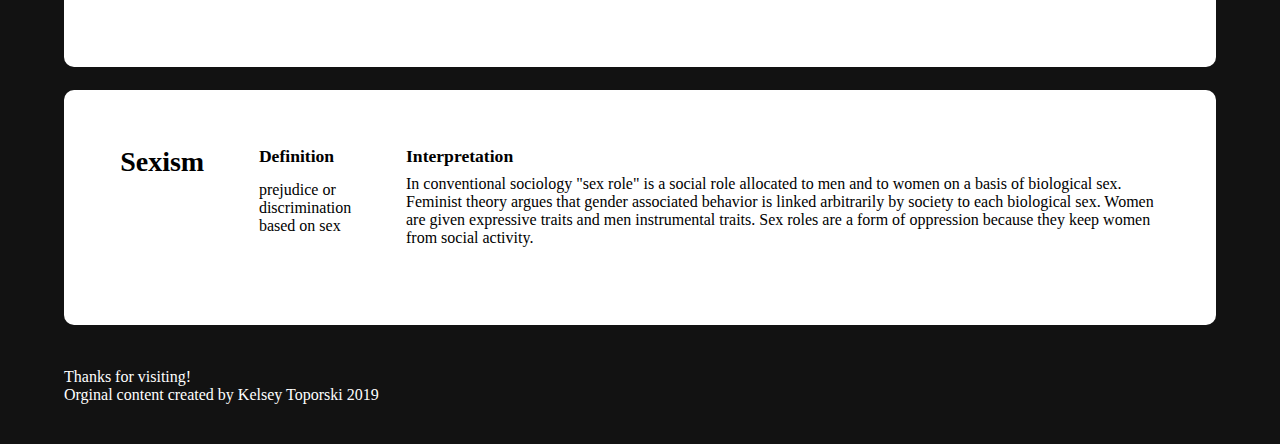
==== commit 1be30b89: "fixing dt axe error" ====
--- a/femdict.html
+++ b/femdict.html
@@ -56,13 +56,15 @@
       <dl>
 
         <div class="container">
-          <h3><dt>Agency</dt></h3>
-          <dd><h4>Definition</h4>
+          <dt>Agency</dt>
+          <dd>
+            <h4>Definition</h4>
             <p>
               the capacity, condition, or state of acting or of exerting power
             </p>
           </dd>
-          <dd><h4>Interpretation</h4>
+          <dd>
+            <h4>Interpretation</h4>
             <p>
               Agency refers to the ability to act or perform an action. In contemporary theory, it hinges on the question of whether individuals can freely and autonomously initiate action, or whether the things they do are in some sense determined by the ways in which their identity has been constructed.
             </p>
@@ -70,7 +72,7 @@
         </div>
 
         <div class="container">
-          <h3><dt>Binary</dt></h3>
+          <dt>Binary</dt>
           <dd><h4>Definition</h4>
             <p>
               a division into two groups or classes that are considered diametrically opposite
@@ -84,7 +86,7 @@
         </div>
         
         <div class="container">
-          <h3><dt>Equality</dt></h3>
+          <dt>Equality</dt>
           <dd><h4>Definition</h4>
             <p>
               the quality or state of being equal (where equal is defined as like for each member of a group, class, or society)
@@ -98,7 +100,7 @@
         </div>
         
         <div class="container">
-          <h3><dt>Equity</dt></h3>
+          <dt>Equity</dt>
           <dd><h4>Definition</h4>
             <p>
               justice according to natural law or right
@@ -112,7 +114,7 @@
         </div>
         
         <div class="container">
-          <h3><dt>Feminism</dt></h3>
+          <dt>Feminism</dt>
           <dd><h4>Definition</h4>
             <p>
               the theory of the political, economic, and social equality of the sexes
@@ -126,7 +128,7 @@
         </div>
        
         <div class="container">
-          <h3><dt>Gender</dt></h3>
+          <dt>Gender</dt>
           <dd><h4>Definition</h4>
             <p>
               the behavioral, cultural, or psychological traits typically associated with one sex
@@ -140,7 +142,7 @@
         </div>
         
         <div class="container">
-          <h3><dt>Hegemony</dt></h3>
+          <dt>Hegemony</dt>
           <dd><h4>Definition</h4>
             <p>
               the social, cultural, ideological, or economic influence exerted by a dominant group
@@ -154,7 +156,7 @@
         </div>
        
         <div class="container">
-          <h3><dt>Heteronormativity</dt></h3>
+          <dt>Heteronormativity</dt>
           <dd><h4>Definition</h4>
             <p>
               the attitude that heterosexuality is the only normal and natural expression of sexuality
@@ -168,7 +170,7 @@
         </div>
         
         <div class="container">
-          <h3><dt>Intersectionality</dt></h3>
+          <dt>Intersectionality</dt>
           <dd><h4>Definition</h4>
             <p>
               the complex, cumulative way in which the effects of multiple forms of discrimination (such as racism, sexism, and classism) combine, overlap, or intersect especially in the experiences of marginalized individuals or groups
@@ -186,7 +188,7 @@
            
 
         <div class="container">
-          <h3><dt>Oppression</dt></h3>
+          <dt>Oppression</dt>
           <dd><h4>Definition</h4>
             <p>
               unjust or cruel exercise of authority or power
@@ -200,7 +202,7 @@
         </div>
        
         <div class="container">
-          <h3><dt>Patriarchy</dt></h3>
+          <dt>Patriarchy</dt>
           <dd><h4>Definition</h4>
             <p>
               control by men of a disproportionately large share of power
@@ -215,7 +217,7 @@
              
 
         <div class="container">
-          <h3><dt>Sexism</dt></h3>
+          <dt>Sexism</dt>
           <dd><h4>Definition</h4>
             <p>
               prejudice or discrimination based on sex
--- a/css/style.css
+++ b/css/style.css
@@ -4,7 +4,8 @@
 }
 
 .animation:hover{
-    animation: rotate 2s ease-in-out;
+    transform: scale(1.2);
+    transition: transform 1.0s ease-in-out;
 }
 
 h1{
@@ -103,7 +104,7 @@
 }
 
 nav{
-    /* background-color: #282828; */
+    background-color: #282828;
     /* font-size: 1.5em; */
     margin-bottom: 20px;
     width:100%;
@@ -221,13 +222,11 @@
 
 .grid{
     /*Set width, margin, border properties, background color, and grid properties */
-    /* display: grid; */
     width: 90%;
     margin: auto;
     border-radius: 25px;
     grid-column-gap: 5%;
     row-gap: 0.5%;
-    /* margin-bottom: 40%; */
 }
 
 .grid img{
@@ -265,7 +264,7 @@
 }
 
 .container{
-    display: grid;
+    /* display: grid; */
     /* grid-template-columns: 1fr 1fr; */
     margin-bottom: 2%;
     /* grid div */
@@ -299,6 +298,12 @@
     background-color: white;
     color: black;
     padding: 2.5%;
+}
+
+dt {
+    font-weight: bold;
+    font-size: 1.75em;
+    padding: auto;
 }
 
 footer{
@@ -341,7 +346,7 @@
     margin: 15% auto;
     padding: 20px;
     border: 1px solid #888;
-    width: 85%;
+    max-width: 85%;
   }
   
   .close {
@@ -452,7 +457,6 @@
     }
 
     .introText{
-        /* display: flex; */
         padding-right: 1.3em;
         padding-left: 1.5em;
         position: relative;
@@ -465,7 +469,11 @@
     .grid img{
         /* Set width, margin, and display */
         width: 50%;
-        /* height: auto; */
+    }
+
+    .grid div:nth-of-type(2n){
+        /* move the image to the right and the text to the left */
+        flex-direction: row;
     }
 }
 
